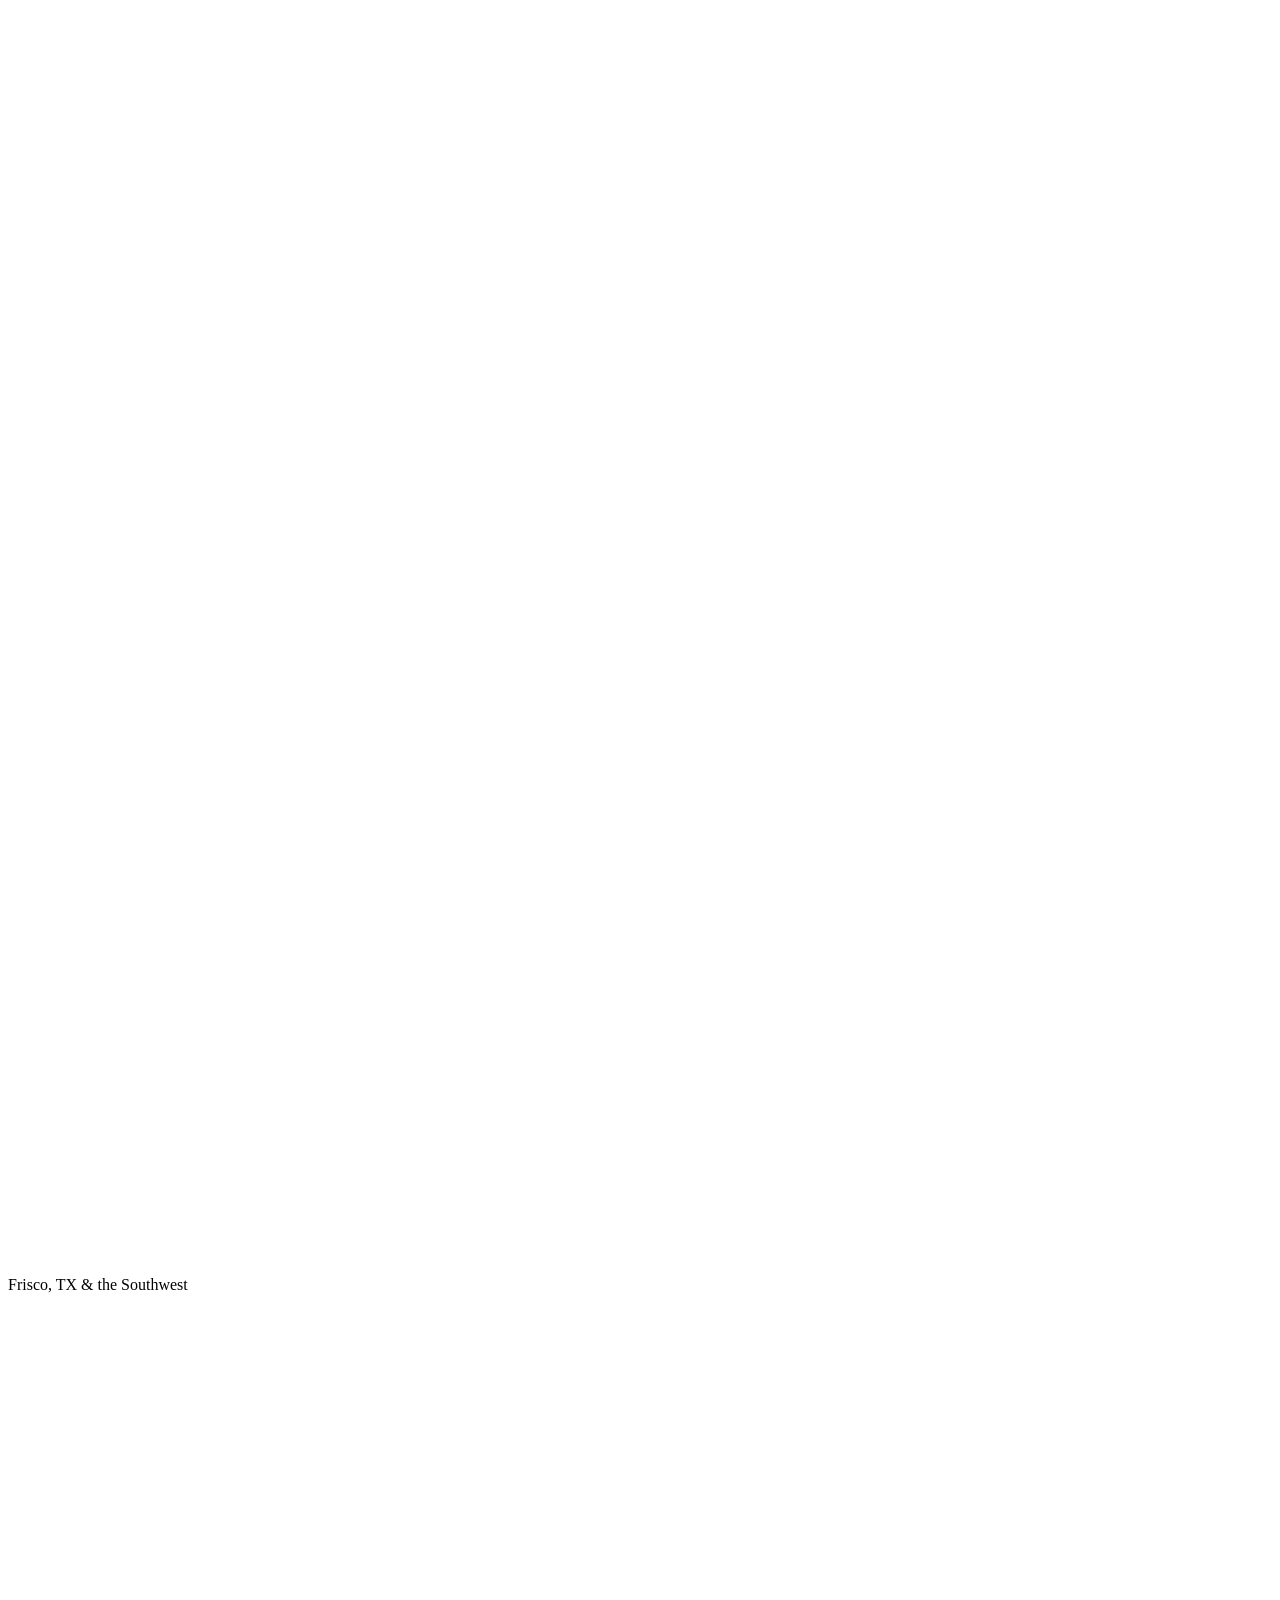
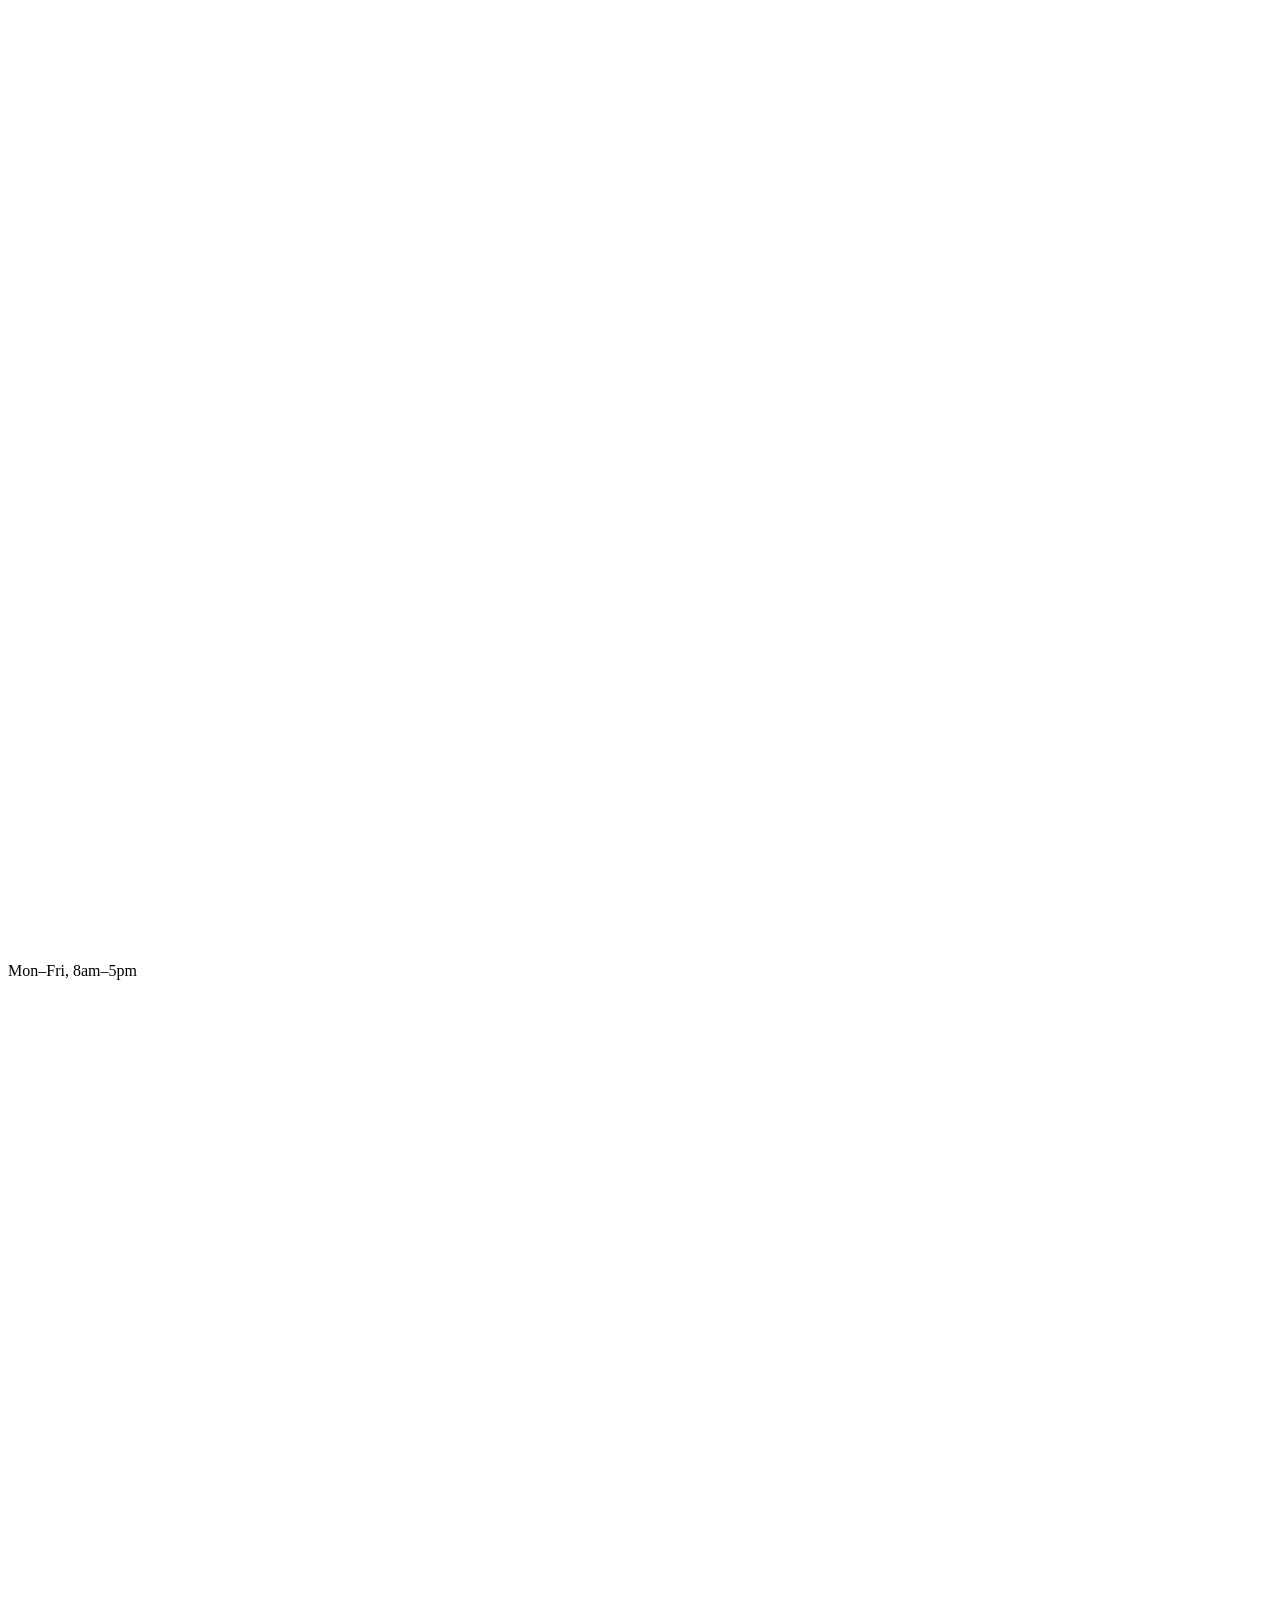
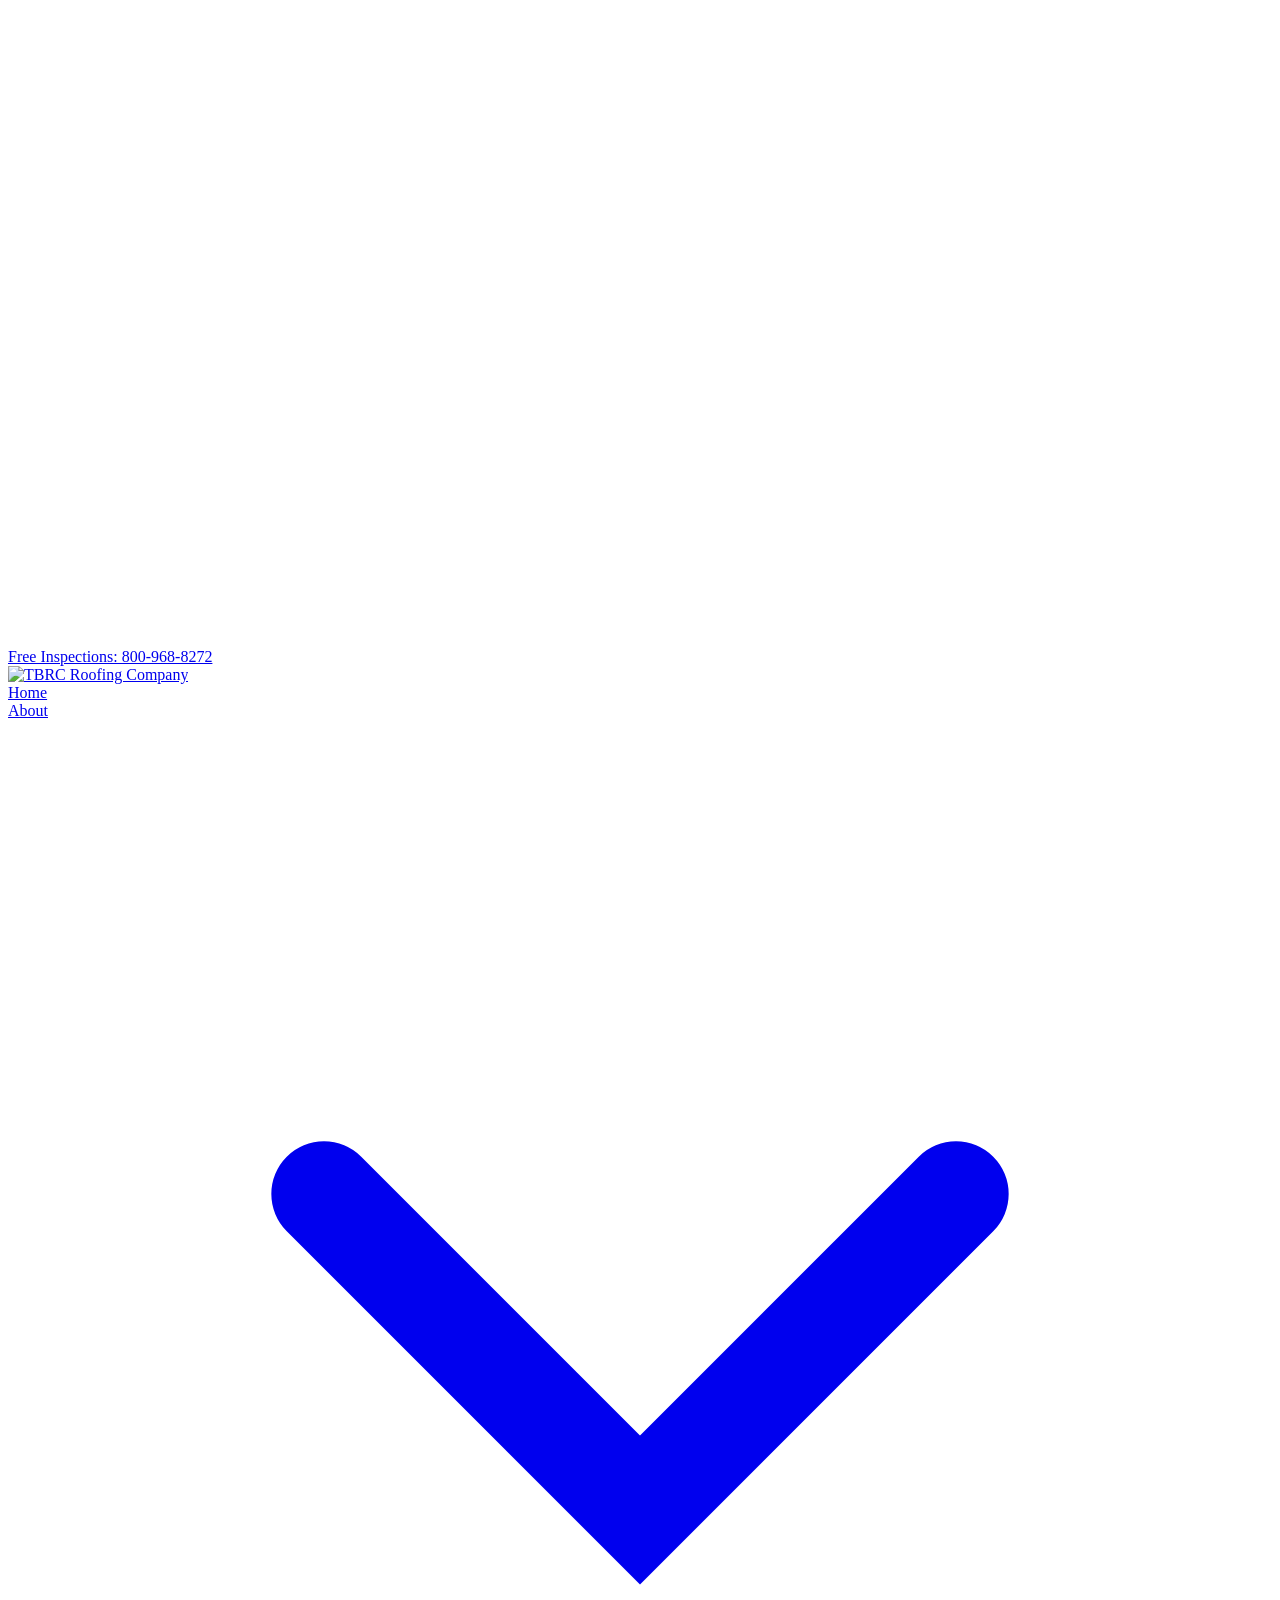
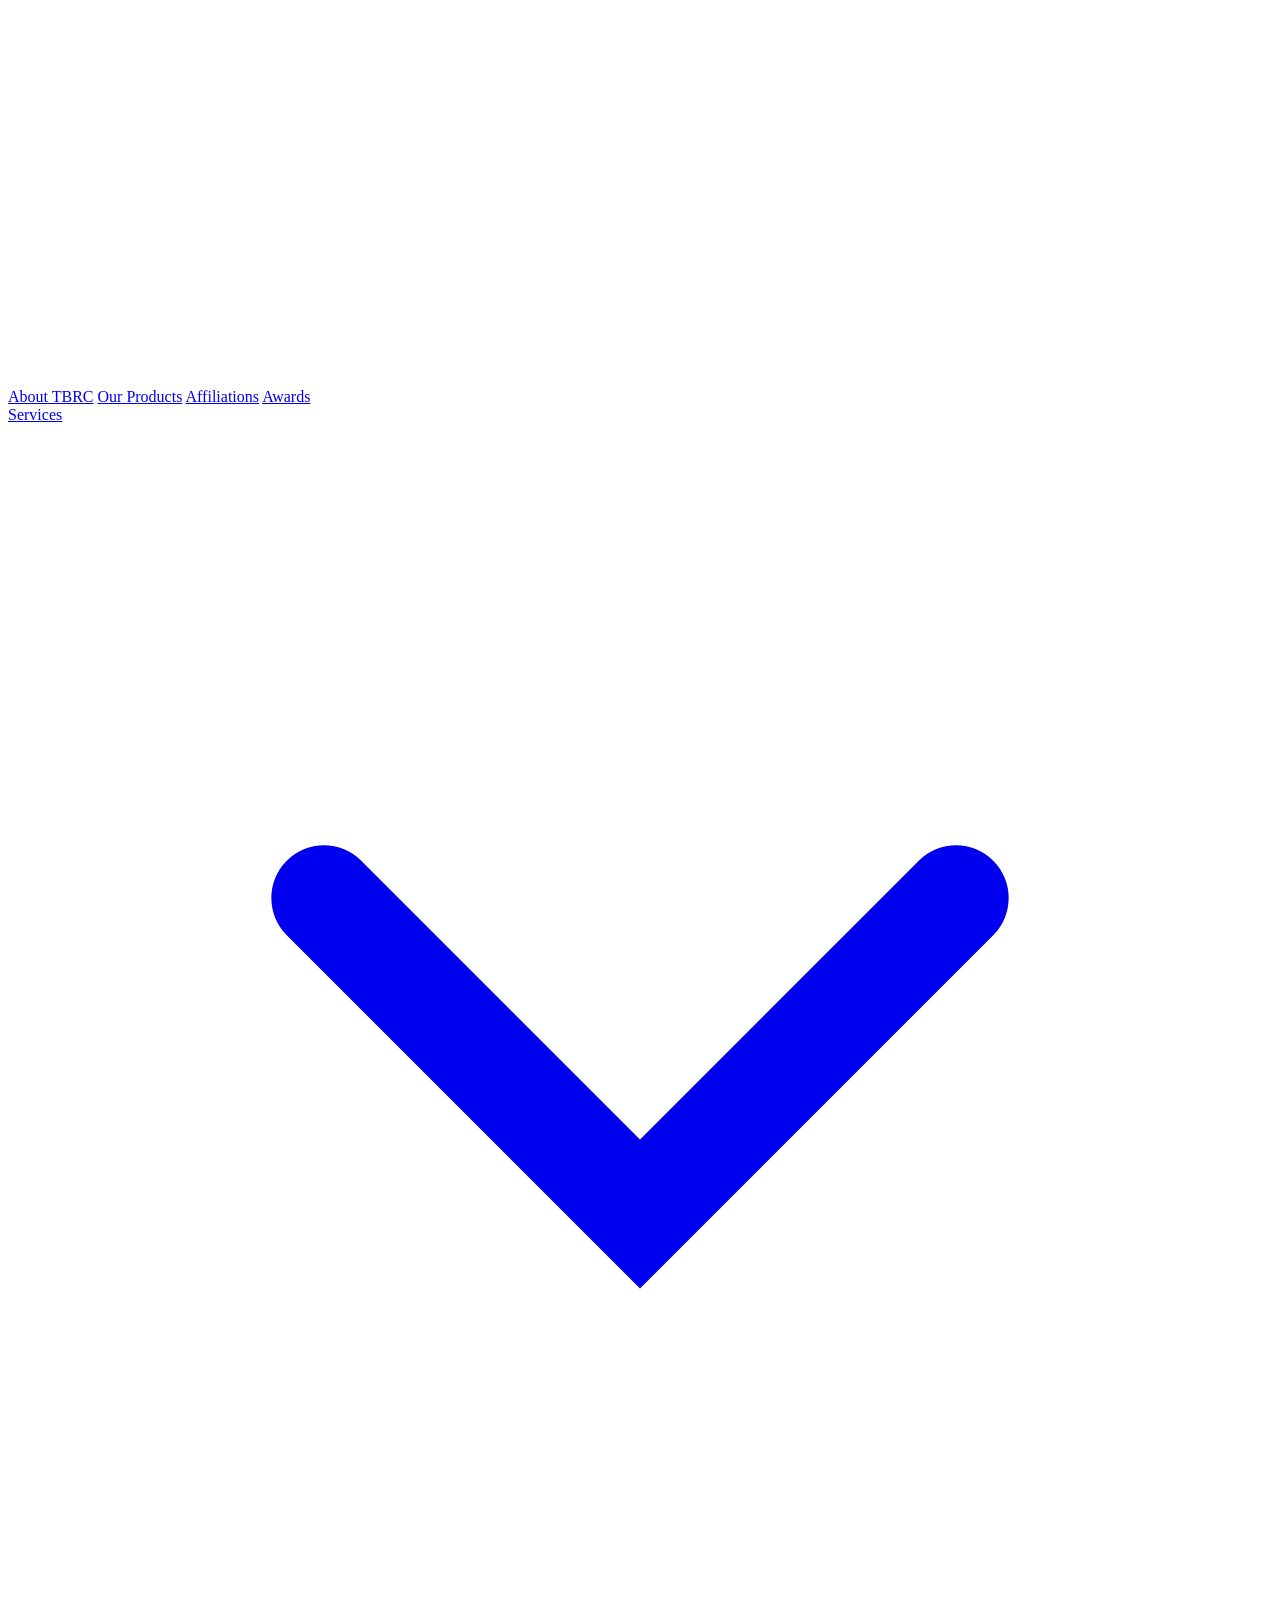
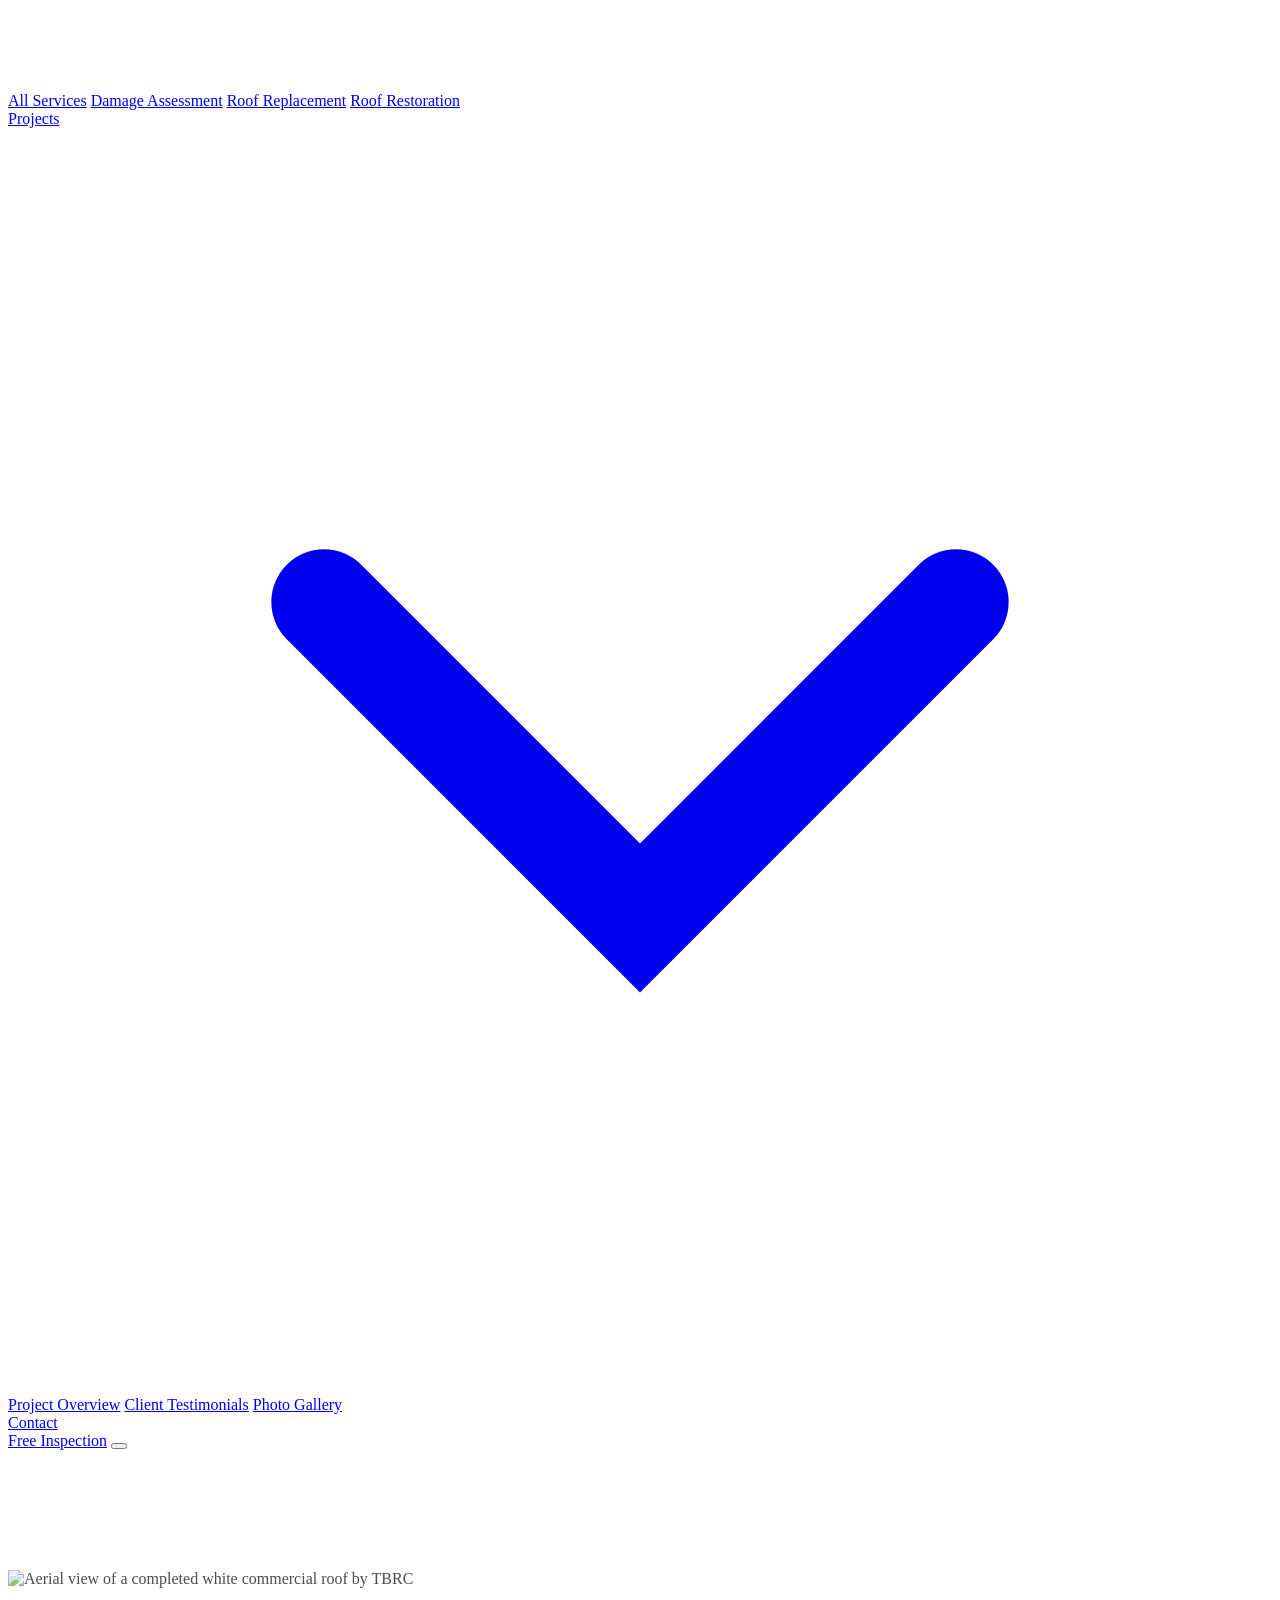
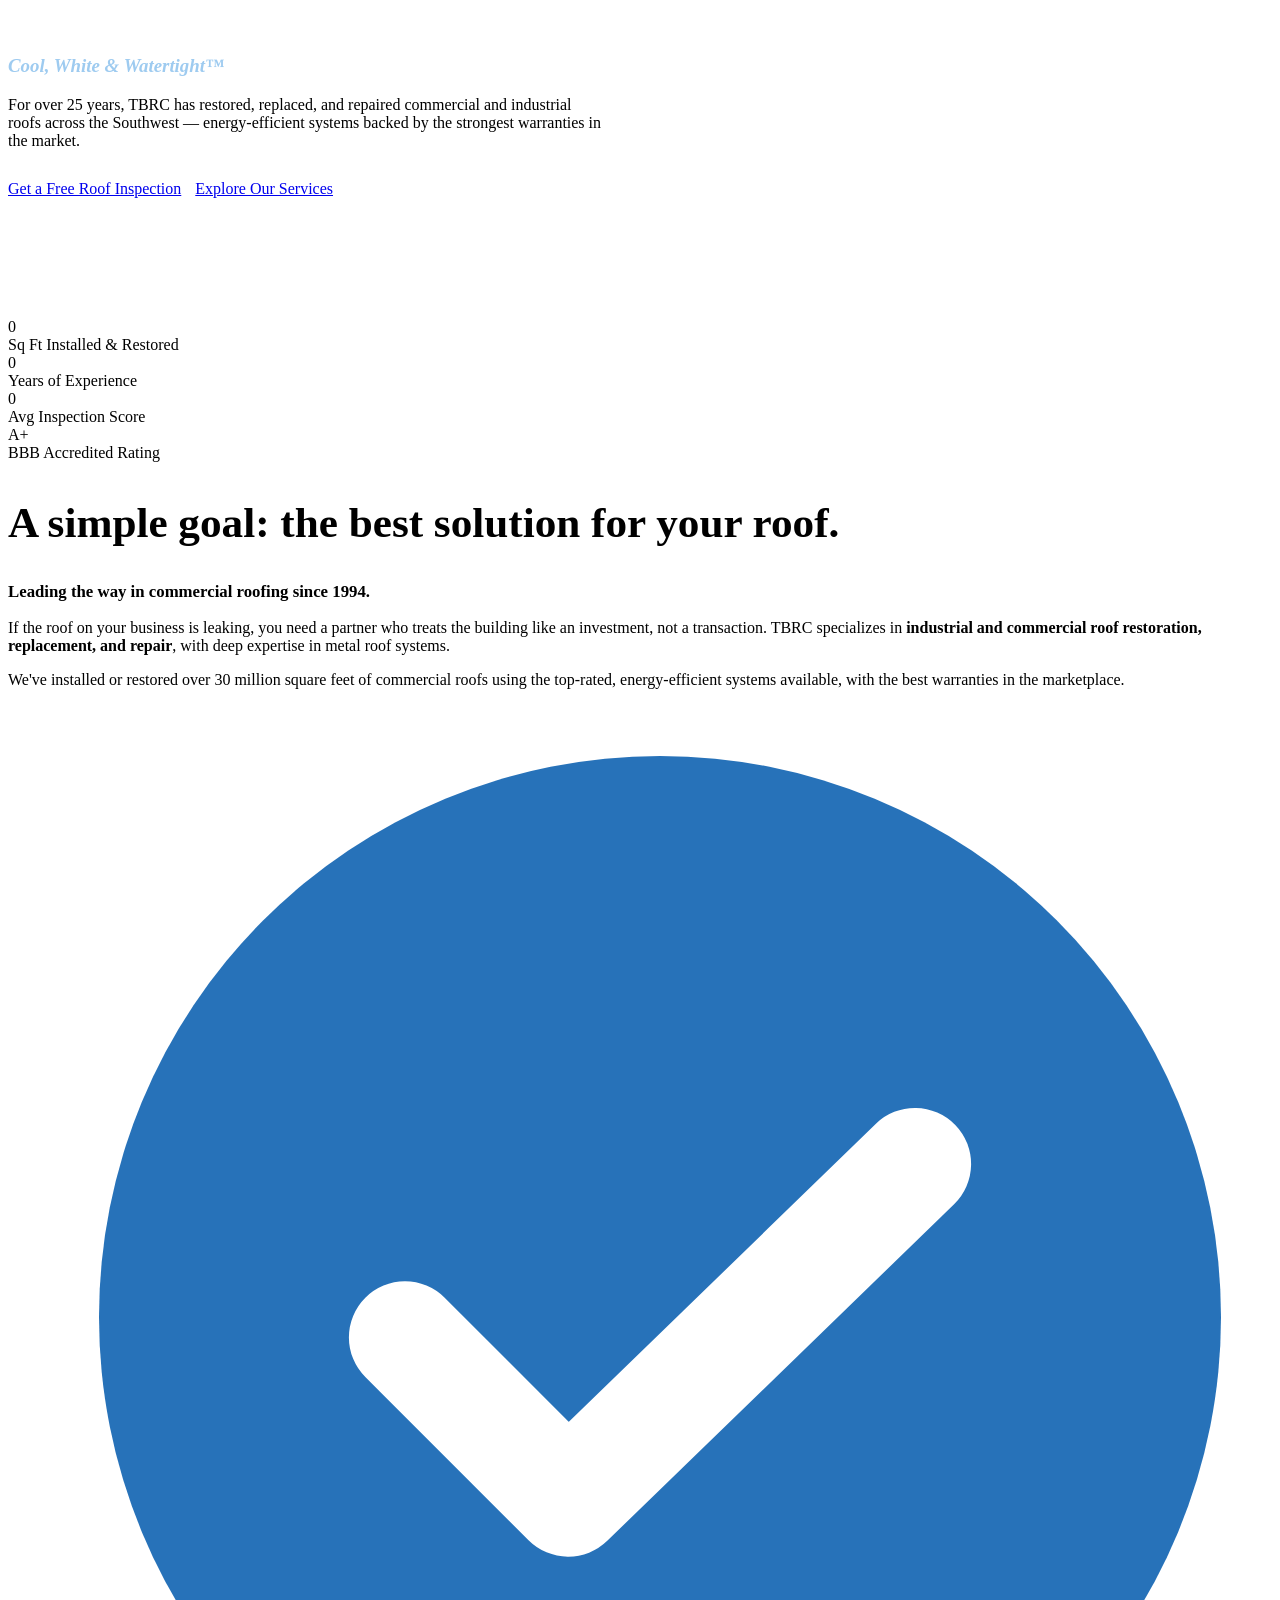
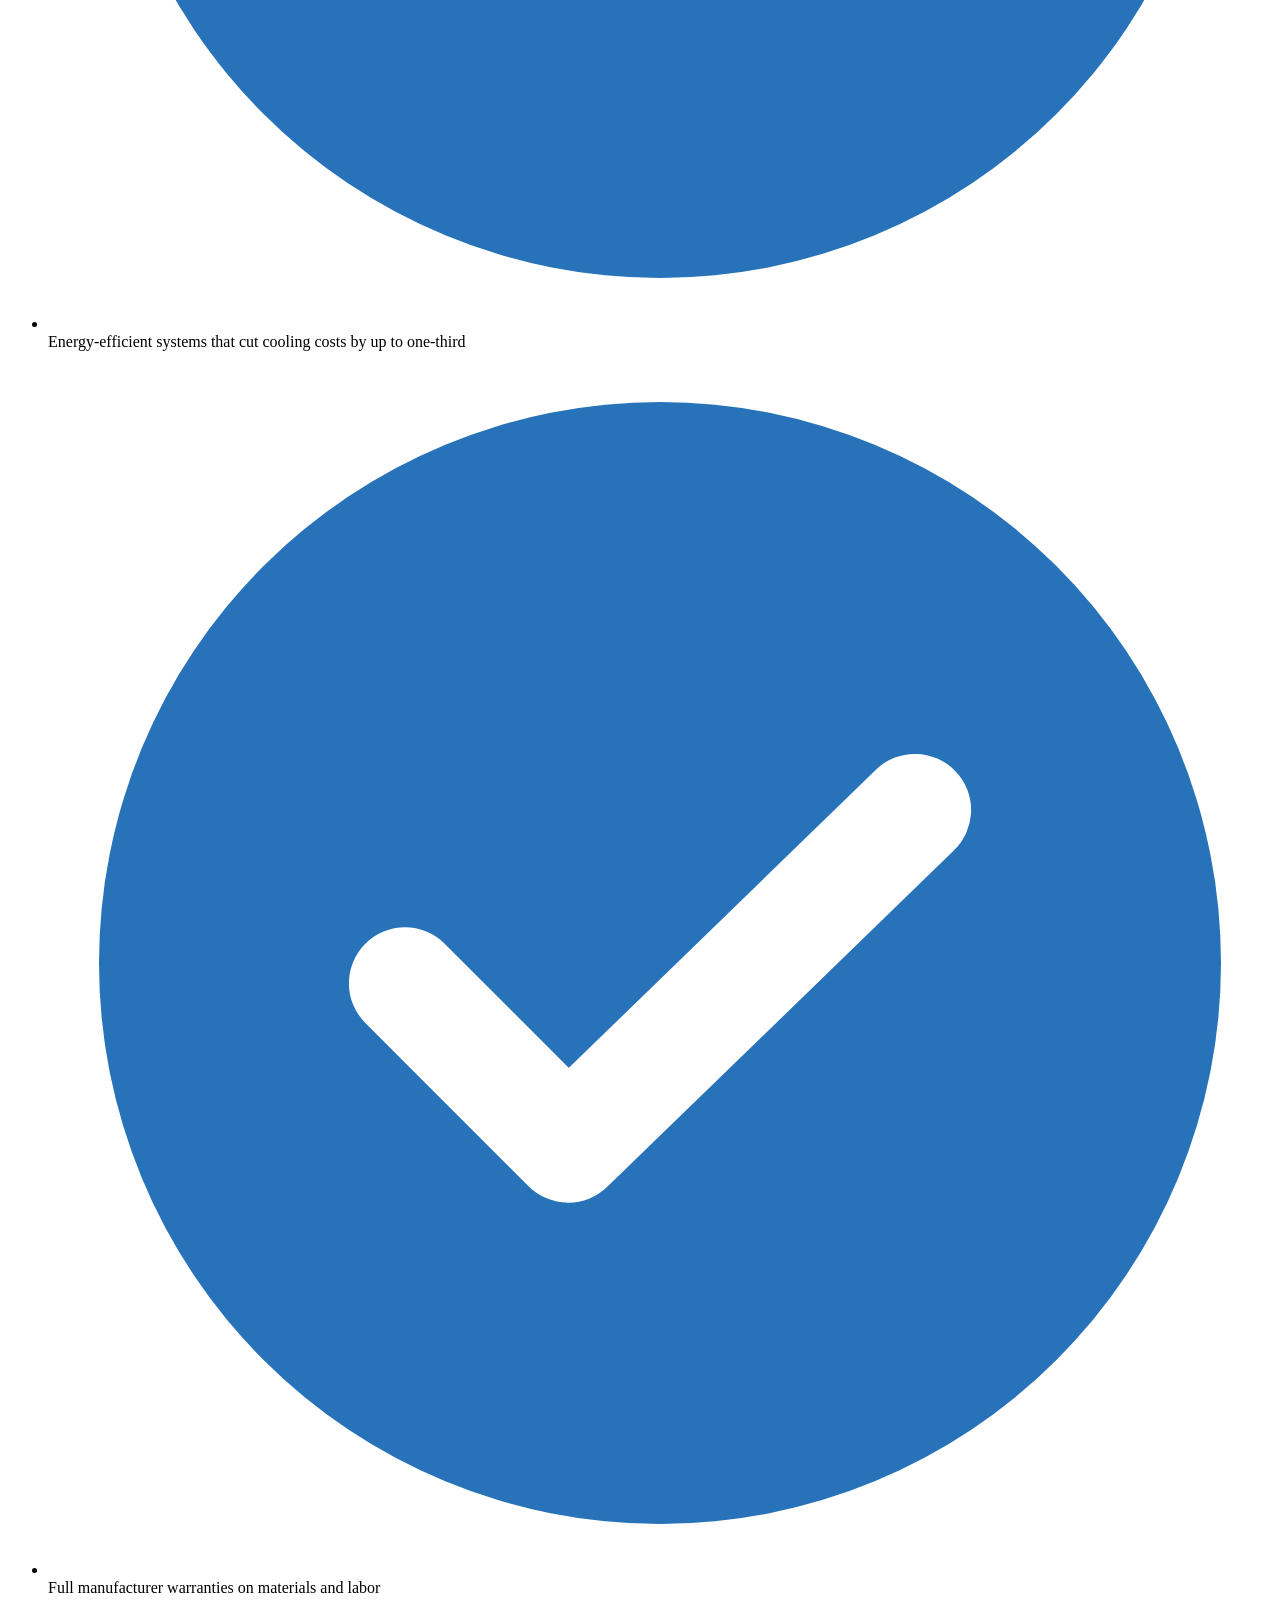
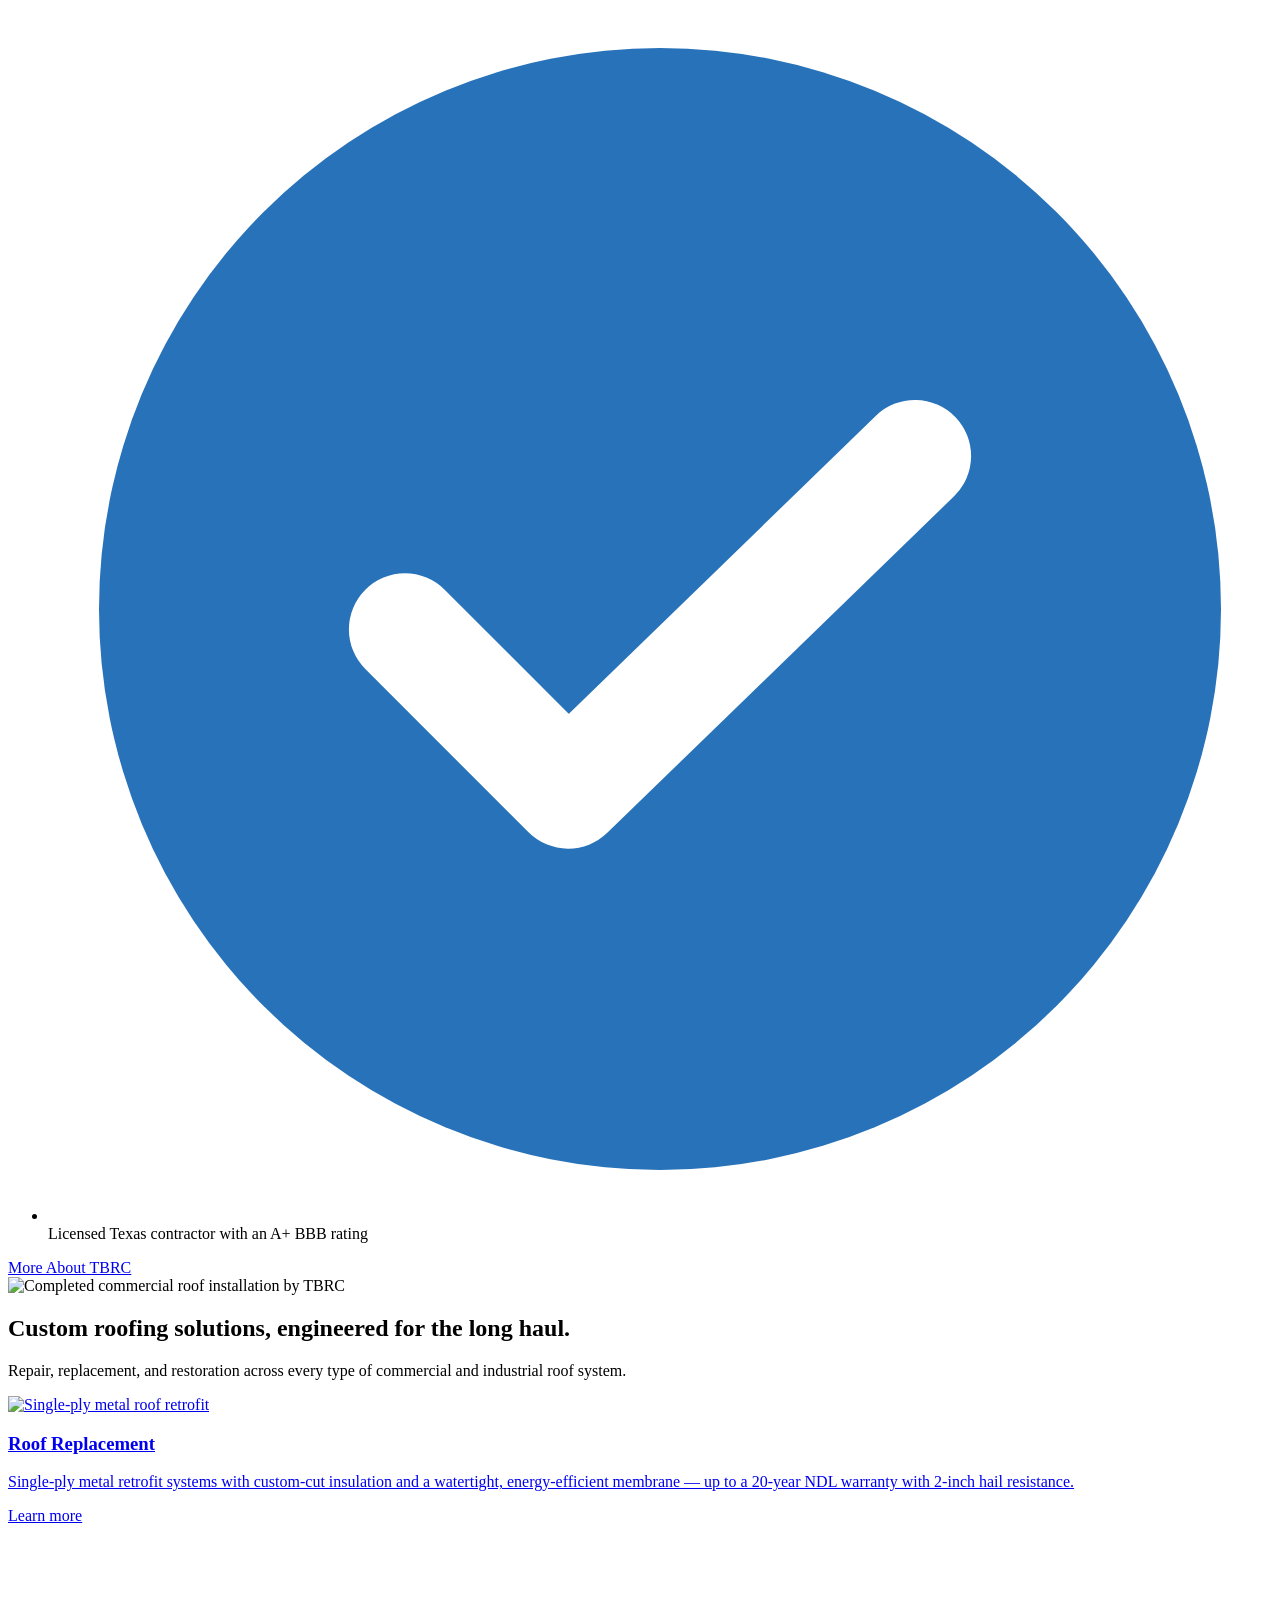
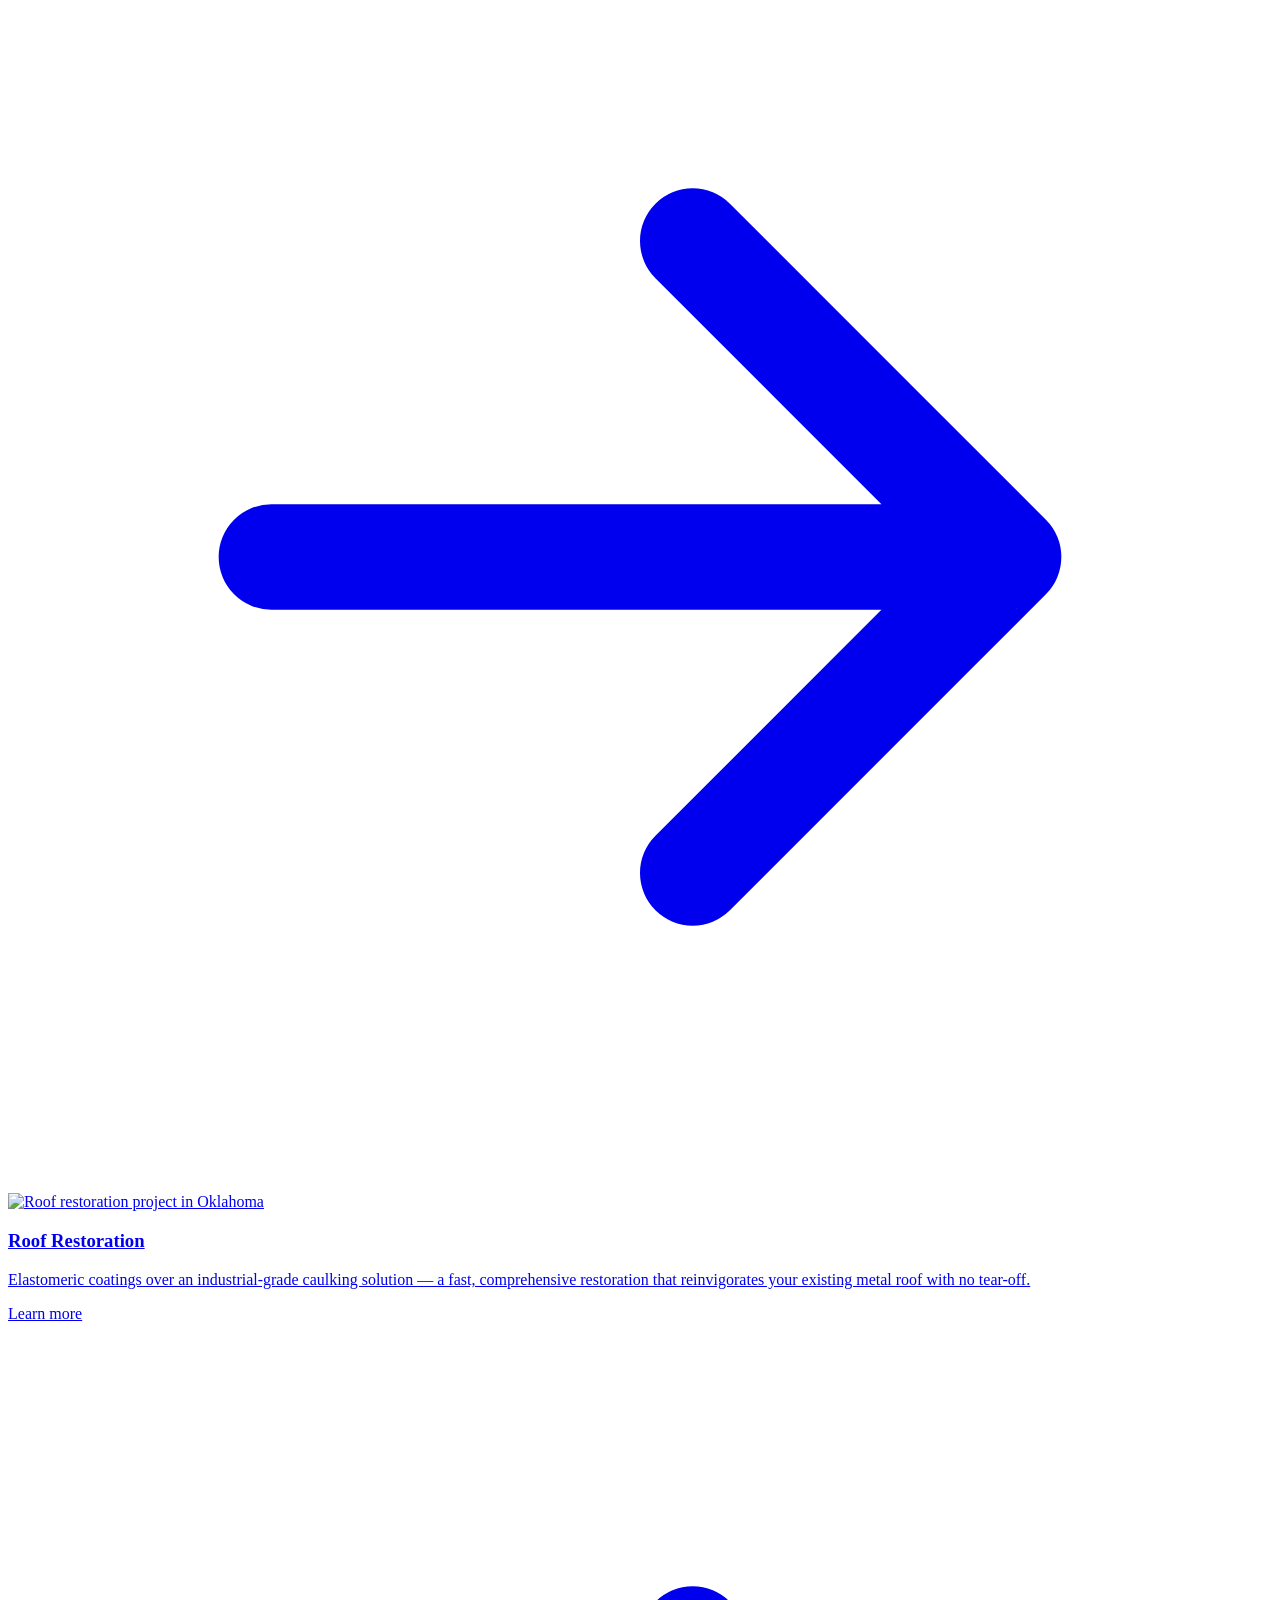
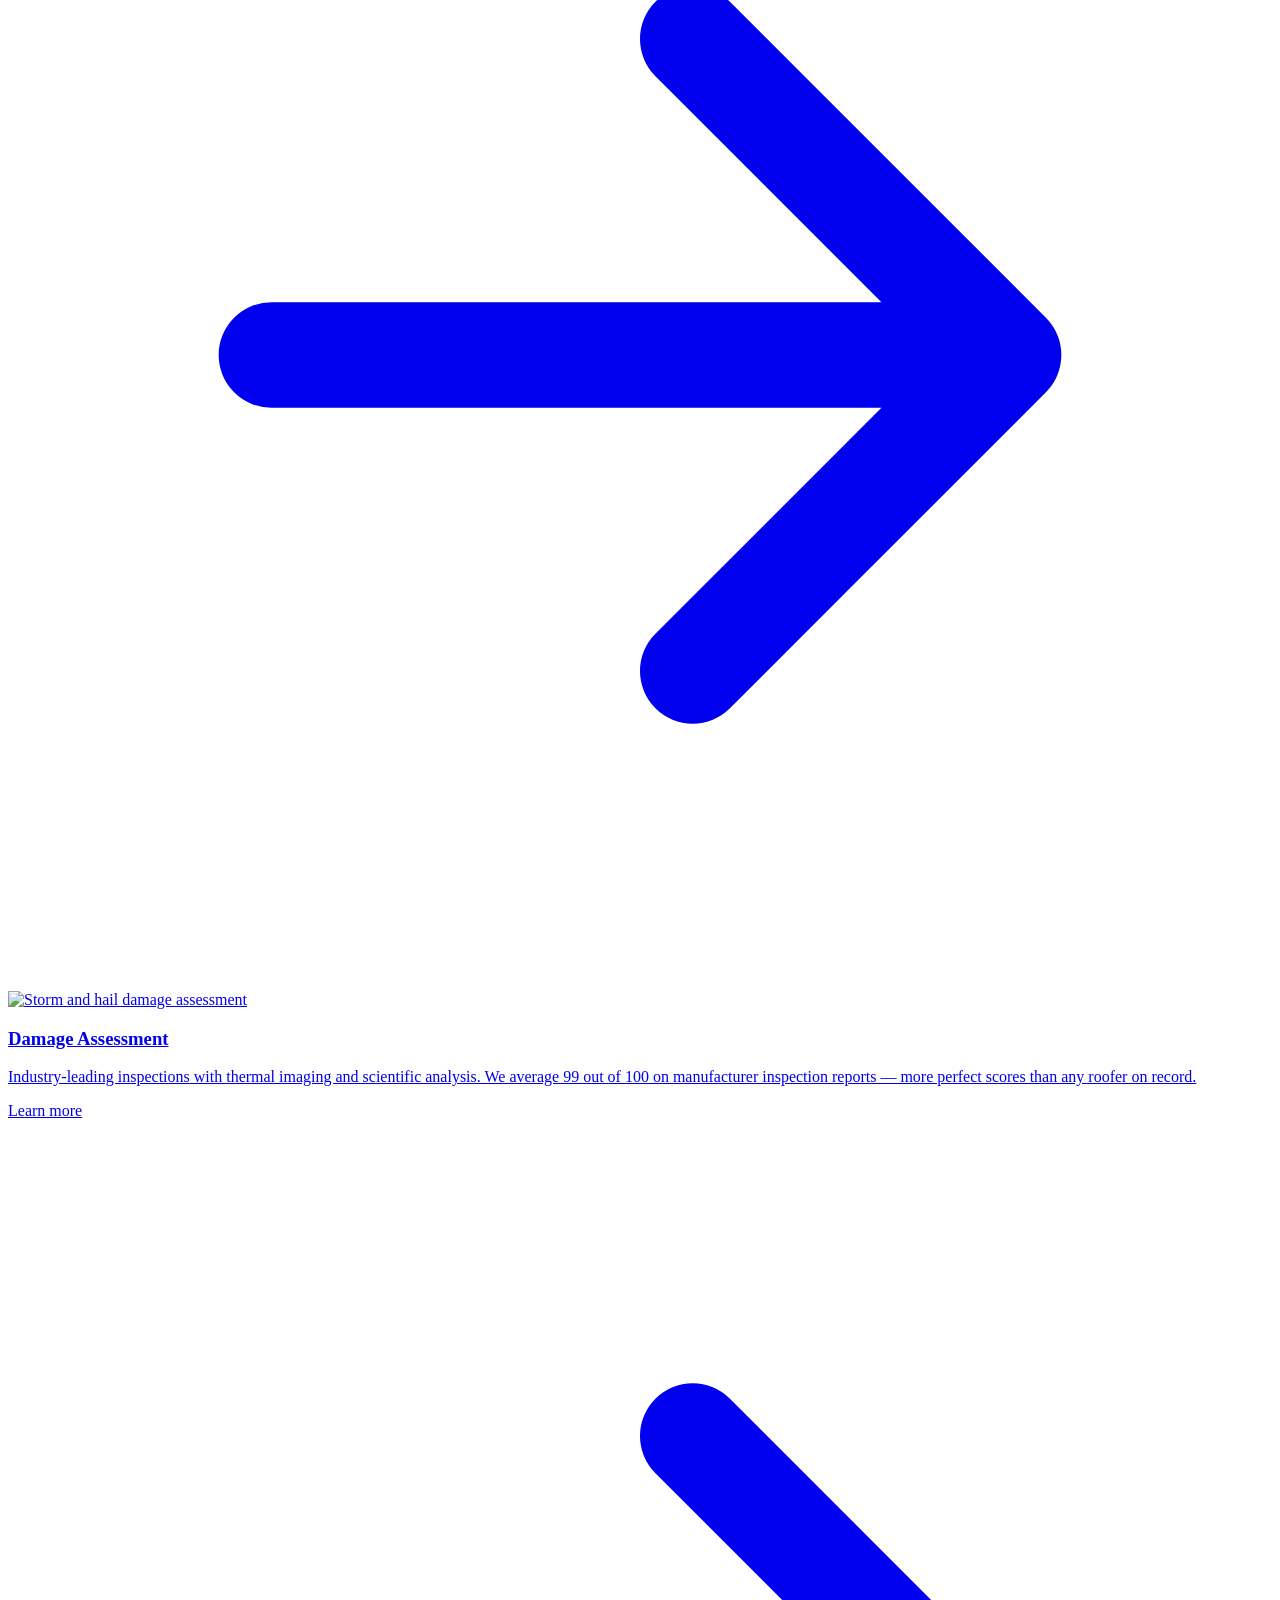
==== index.html @ e750b010 "initial commit" ====
<!DOCTYPE html>
<html lang="en">
<head>
<meta charset="UTF-8">
<meta name="viewport" content="width=device-width, initial-scale=1.0">
<title>TBRC Roofing | Commercial &amp; Industrial Roofing in Texas</title>
<meta name="description" content="With 25+ years of experience, TBRC specializes in commercial and industrial roof restoration, replacement, and repair across the Southwest. Cool, White &amp; Watertight.">
<link rel="preconnect" href="https://fonts.googleapis.com">
<link rel="preconnect" href="https://fonts.gstatic.com" crossorigin>
<link href="https://fonts.googleapis.com/css2?family=Libre+Franklin:wght@400;500;600;700;800&family=Source+Sans+3:wght@400;500;600;700&display=swap" rel="stylesheet">
<link rel="stylesheet" href="css/style.css">
</head>
<body>
<div class="topbar">
  <div class="wrap">
    <div class="tb-left">
      <span class="addr"><svg viewBox="0 0 24 24" fill="none"><path d="M12 21s7-6.3 7-11a7 7 0 1 0-14 0c0 4.7 7 11 7 11Z" stroke="#fff" stroke-width="1.7"/><circle cx="12" cy="10" r="2.4" stroke="#fff" stroke-width="1.7"/></svg> Frisco, TX &amp; the Southwest</span>
      <span class="hours"><svg viewBox="0 0 24 24" fill="none"><circle cx="12" cy="12" r="9" stroke="#fff" stroke-width="1.7"/><path d="M12 7v5l3 2" stroke="#fff" stroke-width="1.7" stroke-linecap="round"/></svg> Mon–Fri, 8am–5pm</span>
    </div>
    <a class="tb-phone" href="tel:8009688272"><svg viewBox="0 0 24 24" fill="none"><path d="M22 16.9v3a2 2 0 0 1-2.2 2 19.8 19.8 0 0 1-8.6-3.1 19.5 19.5 0 0 1-6-6A19.8 19.8 0 0 1 2 4.1 2 2 0 0 1 4.1 2h3a2 2 0 0 1 2 1.7c.1 1 .4 1.9.7 2.8a2 2 0 0 1-.5 2.1L8.1 9.9a16 16 0 0 0 6 6l1.3-1.3a2 2 0 0 1 2.1-.4c.9.3 1.8.6 2.8.7A2 2 0 0 1 22 16.9Z" fill="#fff"/></svg> Free Inspections: 800-968-8272</a>
  </div>
</div>
<header class="site">
  <div class="wrap nav">
    <a class="brand" href="index.html" aria-label="TBRC Roofing Company home">
      <img src="images/logo.png" alt="TBRC Roofing Company">
    </a>
    <nav class="menu" id="menu" aria-label="Main">
      <div class="item"><a href="index.html" class="active">Home</a></div>
      <div class="item">
        <a href="about.html">About <svg class="car" viewBox="0 0 24 24" fill="none"><path d="M6 9l6 6 6-6" stroke="currentColor" stroke-width="2" stroke-linecap="round"/></svg></a>
        <div class="dropdown">
          <a href="about.html">About TBRC</a>
          <a href="products.html">Our Products</a>
          <a href="affiliations.html">Affiliations</a>
          <a href="awards.html">Awards</a>
        </div>
      </div>
      <div class="item">
        <a href="services.html">Services <svg class="car" viewBox="0 0 24 24" fill="none"><path d="M6 9l6 6 6-6" stroke="currentColor" stroke-width="2" stroke-linecap="round"/></svg></a>
        <div class="dropdown">
          <a href="services.html">All Services</a>
          <a href="damage-assessment.html">Damage Assessment</a>
          <a href="roof-replacement.html">Roof Replacement</a>
          <a href="roof-restoration.html">Roof Restoration</a>
        </div>
      </div>
      <div class="item">
        <a href="projects.html">Projects <svg class="car" viewBox="0 0 24 24" fill="none"><path d="M6 9l6 6 6-6" stroke="currentColor" stroke-width="2" stroke-linecap="round"/></svg></a>
        <div class="dropdown">
          <a href="projects.html">Project Overview</a>
          <a href="testimonials.html">Client Testimonials</a>
          <a href="gallery.html">Photo Gallery</a>
        </div>
      </div>
      <div class="item"><a href="contact.html">Contact</a></div>
    </nav>
    <div class="nav-cta">
      <a class="btn btn-blue btn-text" href="free-inspection.html">Free Inspection</a>
      <button class="hamburger" id="burger" aria-label="Toggle menu"><span></span><span></span><span></span></button>
    </div>
  </div>
</header>
<div class="nav-backdrop" id="navBackdrop"></div>

<section class="page-hero" style="padding:120px 0">
  <img class="bgimg" src="images/hero-stacy-after.jpg" alt="Aerial view of a completed white commercial roof by TBRC" style="opacity:.7">
  <div class="wrap" style="position:relative;z-index:2">
    <h1 style="max-width:820px;color:#fff">Commercial &amp; industrial roofing built to last.</h1>
    <p style="max-width:600px;font-size:1.18rem;font-weight:600;color:#9ecbf0;margin-top:14px;font-style:italic">Cool, White &amp; Watertight&trade;</p>
    <p style="max-width:600px;margin-top:14px">For over 25 years, TBRC has restored, replaced, and repaired commercial and industrial roofs across the Southwest &mdash; energy-efficient systems backed by the strongest warranties in the market.</p>
    <div style="display:flex;flex-wrap:wrap;gap:14px;margin-top:30px">
      <a class="btn btn-blue btn-lg" href="free-inspection.html">Get a Free Roof Inspection</a>
      <a class="btn btn-ghost-light btn-lg" href="services.html">Explore Our Services</a>
    </div>
  </div>
</section>

<section class="stats">
  <div class="wrap">
    <div class="grid">
      <div class="stat"><div class="num" data-count="30" data-suffix="M+">0</div><div class="lbl">Sq Ft Installed &amp; Restored</div></div>
      <div class="stat"><div class="num" data-count="25" data-suffix="+">0</div><div class="lbl">Years of Experience</div></div>
      <div class="stat"><div class="num" data-count="99" data-suffix="/100">0</div><div class="lbl">Avg Inspection Score</div></div>
      <div class="stat"><div class="num">A+</div><div class="lbl">BBB Accredited Rating</div></div>
    </div>
  </div>
</section>

<section class="block">
  <div class="wrap lead-row">
    <div class="prose reveal">
      <h2 style="font-size:clamp(1.9rem,4vw,2.7rem);font-weight:800">A simple goal: the best solution for your roof.</h2>
      <p style="color:var(--blue);font-weight:600;font-size:1.05rem;margin-top:8px">Leading the way in commercial roofing since 1994.</p>
      <p>If the roof on your business is leaking, you need a partner who treats the building like an investment, not a transaction. TBRC specializes in <strong>industrial and commercial roof restoration, replacement, and repair</strong>, with deep expertise in metal roof systems.</p>
      <p>We've installed or restored over 30 million square feet of commercial roofs using the top-rated, energy-efficient systems available, with the best warranties in the marketplace.</p>
      <ul class="checks">
        <li><svg viewBox="0 0 24 24" fill="none"><circle cx="12" cy="12" r="11" fill="#2772B9"/><path d="M7 12.4l3.2 3.2L17 9" stroke="#fff" stroke-width="2.2" stroke-linecap="round" stroke-linejoin="round"/></svg> Energy-efficient systems that cut cooling costs by up to one-third</li>
        <li><svg viewBox="0 0 24 24" fill="none"><circle cx="12" cy="12" r="11" fill="#2772B9"/><path d="M7 12.4l3.2 3.2L17 9" stroke="#fff" stroke-width="2.2" stroke-linecap="round" stroke-linejoin="round"/></svg> Full manufacturer warranties on materials and labor</li>
        <li><svg viewBox="0 0 24 24" fill="none"><circle cx="12" cy="12" r="11" fill="#2772B9"/><path d="M7 12.4l3.2 3.2L17 9" stroke="#fff" stroke-width="2.2" stroke-linecap="round" stroke-linejoin="round"/></svg> Licensed Texas contractor with an A+ BBB rating</li>
      </ul>
      <a class="btn btn-dark" style="margin-top:26px" href="about.html">More About TBRC</a>
    </div>
    <div class="imgwrap reveal"><img src="images/completed-roof.jpg" alt="Completed commercial roof installation by TBRC"></div>
  </div>
</section>

<section class="block alt">
  <div class="wrap">
    <div class="sec-head reveal">
      <h2>Custom roofing solutions, engineered for the long haul.</h2>
      <p>Repair, replacement, and restoration across every type of commercial and industrial roof system.</p>
    </div>
    <div class="cards">
      <a class="card reveal" href="roof-replacement.html">
        <div class="ph"><img src="images/single-ply-retrofit.jpg" alt="Single-ply metal roof retrofit"></div>
        <div class="body"><h3>Roof Replacement</h3><p>Single-ply metal retrofit systems with custom-cut insulation and a watertight, energy-efficient membrane &mdash; up to a 20-year NDL warranty with 2-inch hail resistance.</p><span class="more">Learn more <svg viewBox="0 0 24 24" fill="none"><path d="M5 12h14M13 6l6 6-6 6" stroke="currentColor" stroke-width="2" stroke-linecap="round" stroke-linejoin="round"/></svg></span></div>
      </a>
      <a class="card reveal" href="roof-restoration.html">
        <div class="ph"><img src="images/restoration-ok.jpg" alt="Roof restoration project in Oklahoma"></div>
        <div class="body"><h3>Roof Restoration</h3><p>Elastomeric coatings over an industrial-grade caulking solution &mdash; a fast, comprehensive restoration that reinvigorates your existing metal roof with no tear-off.</p><span class="more">Learn more <svg viewBox="0 0 24 24" fill="none"><path d="M5 12h14M13 6l6 6-6 6" stroke="currentColor" stroke-width="2" stroke-linecap="round" stroke-linejoin="round"/></svg></span></div>
      </a>
      <a class="card reveal" href="damage-assessment.html">
        <div class="ph"><img src="images/damage-before.jpg" alt="Storm and hail damage assessment"></div>
        <div class="body"><h3>Damage Assessment</h3><p>Industry-leading inspections with thermal imaging and scientific analysis. We average 99 out of 100 on manufacturer inspection reports &mdash; more perfect scores than any roofer on record.</p><span class="more">Learn more <svg viewBox="0 0 24 24" fill="none"><path d="M5 12h14M13 6l6 6-6 6" stroke="currentColor" stroke-width="2" stroke-linecap="round" stroke-linejoin="round"/></svg></span></div>
      </a>
    </div>
    <div style="text-align:center;margin-top:40px"><a class="btn btn-outline btn-lg" href="services.html">View All Services</a></div>
  </div>
</section>

<section class="block">
  <div class="wrap">
    <div class="sec-head center reveal">
      <h2>No corner left unturned.</h2>
      <p style="margin-left:auto;margin-right:auto">A straightforward path from first call to a finished roof you don't have to think about.</p>
    </div>
    <div class="steps">
      <div class="step reveal"><div class="n">1</div><h3>Free Inspection</h3><p>We assess your roof with thermal imaging and a thorough scientific analysis, at no cost to you.</p></div>
      <div class="step reveal"><div class="n">2</div><h3>Tailored Solution</h3><p>We recommend the right system for your building, budget, and the warranty coverage you need.</p></div>
      <div class="step reveal"><div class="n">3</div><h3>Clean Install</h3><p>Quiet, quick installation by an Elite-status contractor, with no disruption to your operations.</p></div>
      <div class="step reveal"><div class="n">4</div><h3>Backed Warranty</h3><p>Full manufacturer support on labor and materials, with NDL coverage ranging from 10 to 20 years.</p></div>
    </div>
  </div>
</section>

<section class="block alt">
  <div class="wrap">
    <div class="sec-head center reveal">
      <h2>Trusted by building owners across the Southwest.</h2>
    </div>
    <div class="quotes">
      <div class="quote reveal"><p>Everything &mdash; and I mean everything &mdash; TBRC told us they could do, they did. They replaced both our roofs with a 20-year warranty that includes a 2&Prime; hail warranty. If you want a high-integrity, professional roofing company, I highly recommend TBRC.</p><div class="who">Stacy Furniture</div></div>
      <div class="quote reveal"><p>The single-ply system not only solved our leak problems, it lowered our cooling bills. Temperatures were over 100 degrees for two months straight, yet our electric bills were considerably less than the last three years. 5 stars.</p><div class="who">Ameristor Self Storage</div></div>
    </div>
    <div style="text-align:center;margin-top:38px"><a class="btn btn-outline" href="testimonials.html">Read More Testimonials</a></div>
  </div>
</section>

<section class="block">
  <div class="wrap">
    <div class="sec-head center reveal">
      <h2>Elite status with the manufacturers that matter.</h2>
    </div>
    <div class="logos reveal">
      <div class="lg"><img src="images/manufacturers/durolast.png" alt="Duro-Last"></div>
      <div class="lg"><img src="images/manufacturers/carlisle.png" alt="Carlisle SynTec"></div>
      <div class="lg"><img src="images/manufacturers/versico.png" alt="Versico Roofing Systems"></div>
      <div class="lg"><img src="images/manufacturers/ersystems.png" alt="ER Systems"></div>
      <div class="lg"><img src="images/manufacturers/838.png" alt="838 Coatings"></div>
      <div class="lg"><img src="images/manufacturers/gaf.png" alt="GAF / ELK"></div>
      <div class="lg"><img src="images/manufacturers/tamko.png" alt="TAMKO Roofing Products"></div>
      <div class="lg"><img src="images/manufacturers/ntrca.jpg" alt="North Texas Roofing Contractors Association member"></div>
    </div>
  </div>
</section>

<section class="cta-band">
  <div class="wrap">
    <h2>Protect your investment. Start with a free inspection.</h2>
    <p>See how TBRC can improve your roof system, lower your utility bills, and extend the life of your building.</p>
    <div class="row">
      <a class="btn btn-white btn-lg" href="tel:8009688272">Call 800-968-8272</a>
      <a class="btn btn-ghost-light btn-lg" href="free-inspection.html">Request an Inspection</a>
    </div>
  </div>
</section>
<footer class="site">
  <div class="wrap">
    <div class="foot-grid">
      <div class="foot-brand">
        <img src="images/logo.png" alt="TBRC Roofing Company">
        <p>Industrial and commercial roof restoration, replacement, and repair across Texas, Oklahoma, and the Southwest since 1994.</p>
        <p class="foot-tag">Cool, White &amp; Watertight&trade;</p>
      </div>
      <div>
        <h4>Services</h4>
        <a href="roof-replacement.html">Roof Replacement</a>
        <a href="roof-restoration.html">Roof Restoration</a>
        <a href="damage-assessment.html">Damage Assessment</a>
        <a href="services.html">Energy-Efficient Coating</a>
        <a href="services.html">Repairs &amp; Weatherproofing</a>
      </div>
      <div>
        <h4>Company</h4>
        <a href="about.html">About Us</a>
        <a href="products.html">Our Products</a>
        <a href="affiliations.html">Affiliations</a>
        <a href="awards.html">Awards</a>
        <a href="testimonials.html">Testimonials</a>
        <a href="gallery.html">Photo Gallery</a>
      </div>
      <div class="foot-contact">
        <h4>Contact</h4>
        <div class="ln"><svg viewBox="0 0 24 24" fill="none"><path d="M22 16.9v3a2 2 0 0 1-2.2 2 19.8 19.8 0 0 1-8.6-3.1 19.5 19.5 0 0 1-6-6A19.8 19.8 0 0 1 2 4.1 2 2 0 0 1 4.1 2h3a2 2 0 0 1 2 1.7c.1 1 .4 1.9.7 2.8a2 2 0 0 1-.5 2.1L8.1 9.9a16 16 0 0 0 6 6l1.3-1.3a2 2 0 0 1 2.1-.4c.9.3 1.8.6 2.8.7A2 2 0 0 1 22 16.9Z" stroke="#fff" stroke-width="1.6"/></svg><a href="tel:8009688272">800-968-8272</a></div>
        <div class="ln"><svg viewBox="0 0 24 24" fill="none"><path d="M22 16.9v3a2 2 0 0 1-2.2 2 19.8 19.8 0 0 1-8.6-3.1 19.5 19.5 0 0 1-6-6A19.8 19.8 0 0 1 2 4.1 2 2 0 0 1 4.1 2h3a2 2 0 0 1 2 1.7c.1 1 .4 1.9.7 2.8a2 2 0 0 1-.5 2.1L8.1 9.9a16 16 0 0 0 6 6l1.3-1.3a2 2 0 0 1 2.1-.4c.9.3 1.8.6 2.8.7A2 2 0 0 1 22 16.9Z" stroke="#fff" stroke-width="1.6"/></svg><a href="tel:9728628272">972-862-8272</a></div>
        <div class="ln"><svg viewBox="0 0 24 24" fill="none"><path d="M4 6h16v12H4z" stroke="#fff" stroke-width="1.6"/><path d="m4 7 8 6 8-6" stroke="#fff" stroke-width="1.6"/></svg><a href="mailto:info@tbrcroofing.com">info@tbrcroofing.com</a></div>
        <div class="ln"><svg viewBox="0 0 24 24" fill="none"><path d="M12 21s7-6.3 7-11a7 7 0 1 0-14 0c0 4.7 7 11 7 11Z" stroke="#fff" stroke-width="1.6"/><circle cx="12" cy="10" r="2.4" stroke="#fff" stroke-width="1.6"/></svg><span>5899 Preston Road, Suite 101<br>Frisco, TX 75034</span></div>
      </div>
    </div>
    <div class="foot-bottom">
      <span>&copy; 2026 TBRC Roofing Inc. All rights reserved.</span>
      <span>Licensed Texas Contractor &middot; BBB A+ Accredited</span>
    </div>
  </div>
</footer>
<script src="js/main.js"></script>
</body>
</html>
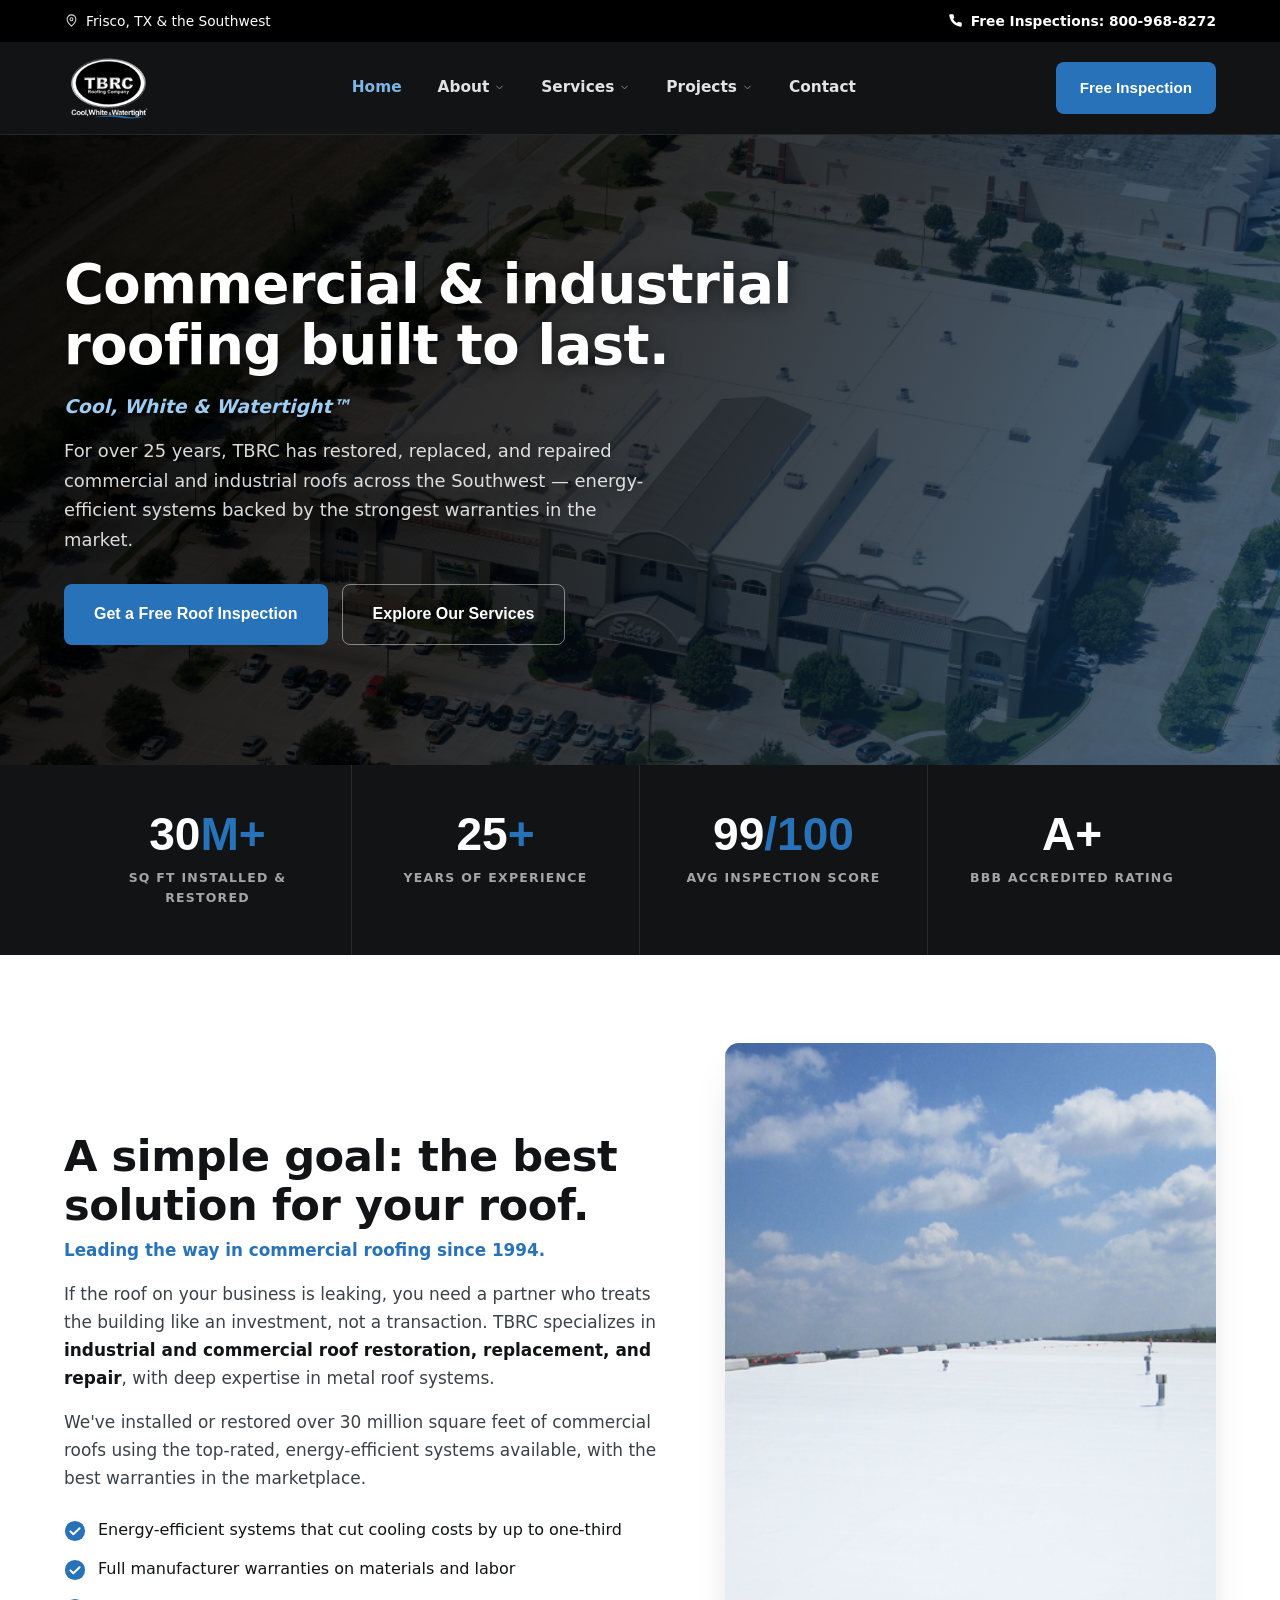
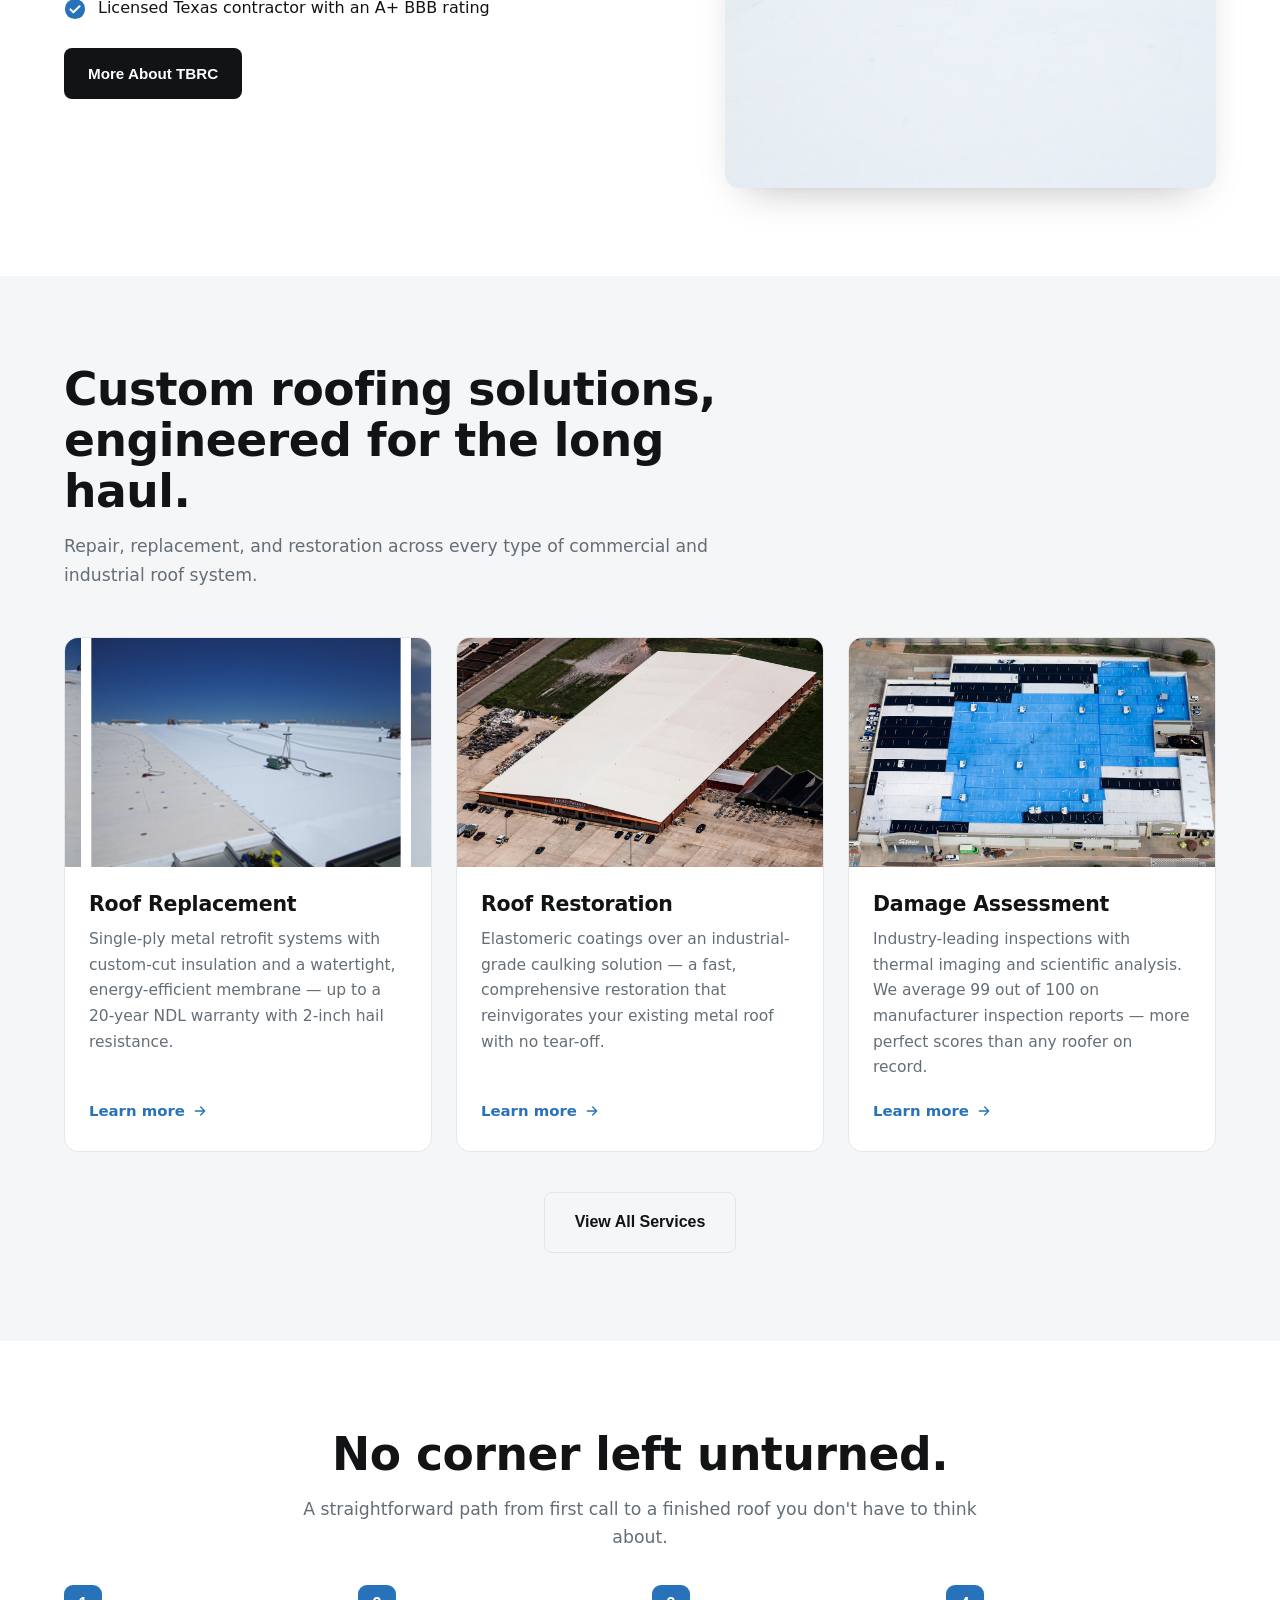
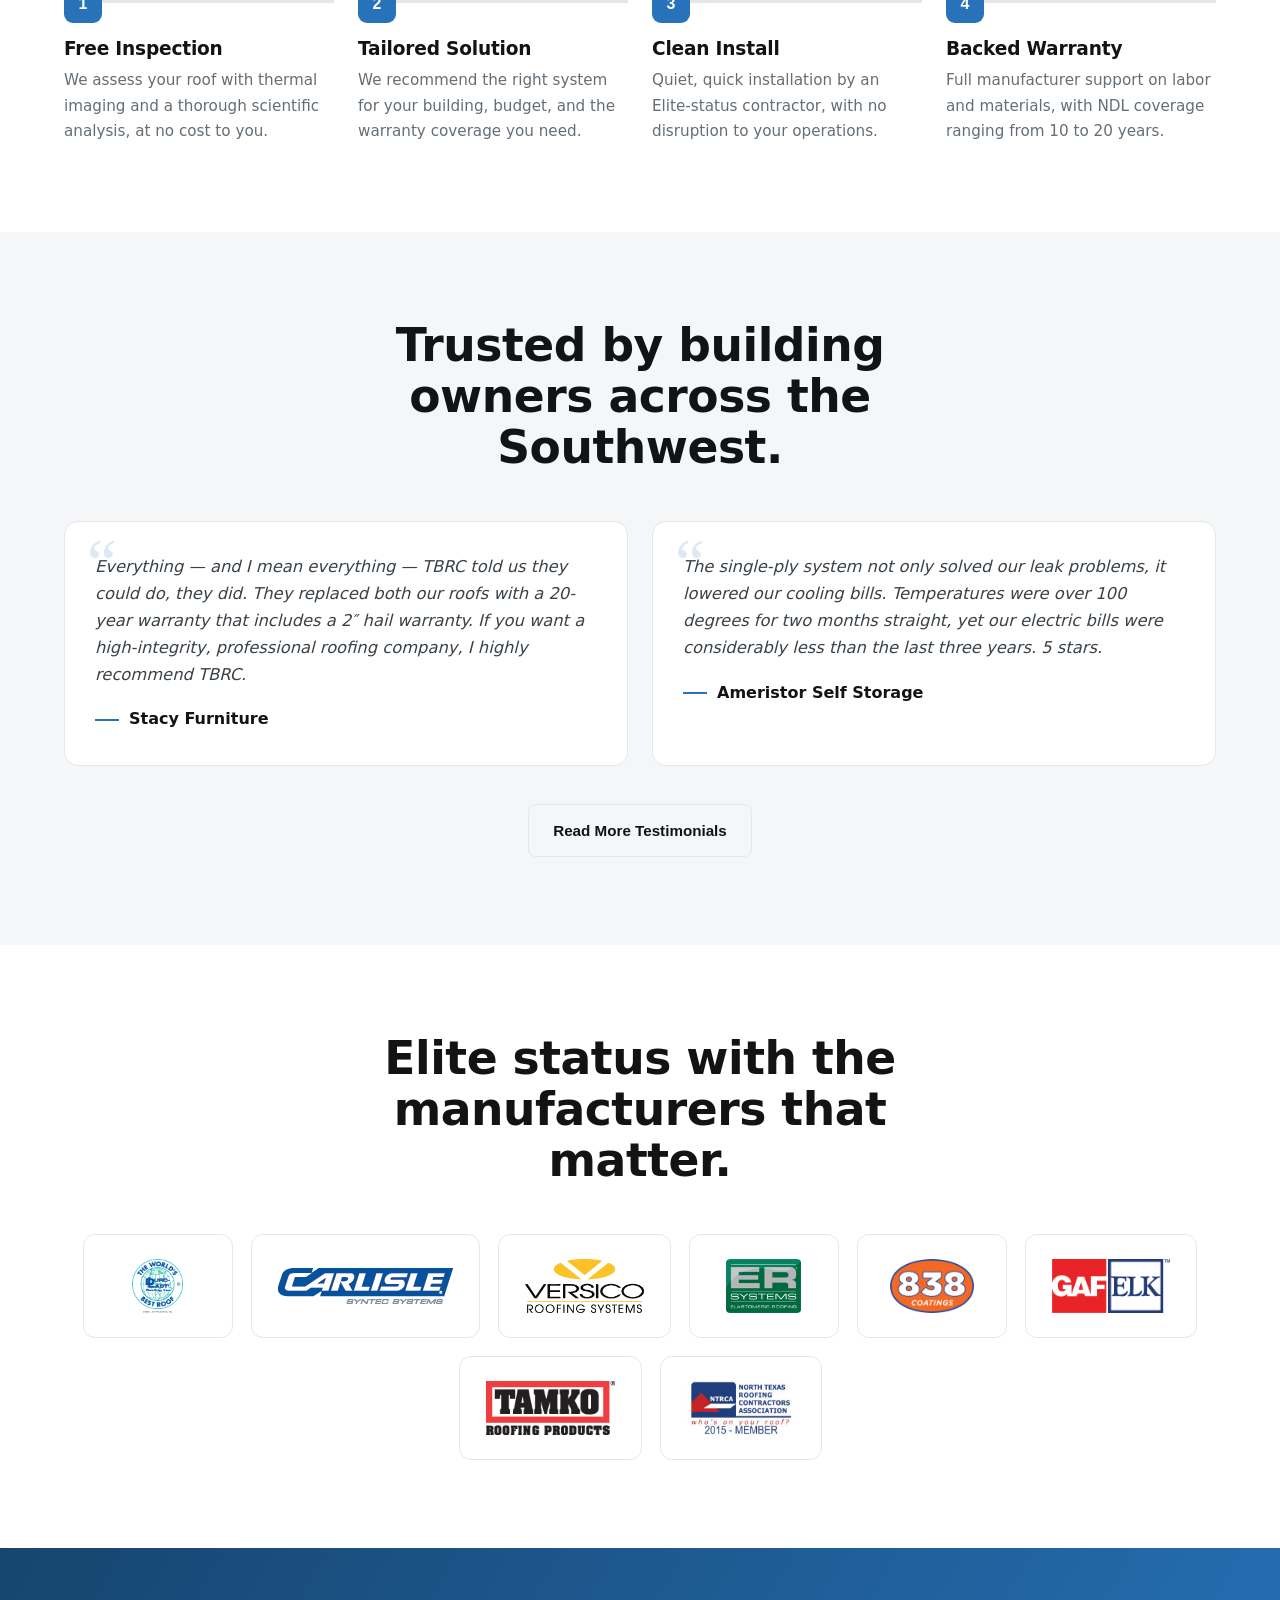
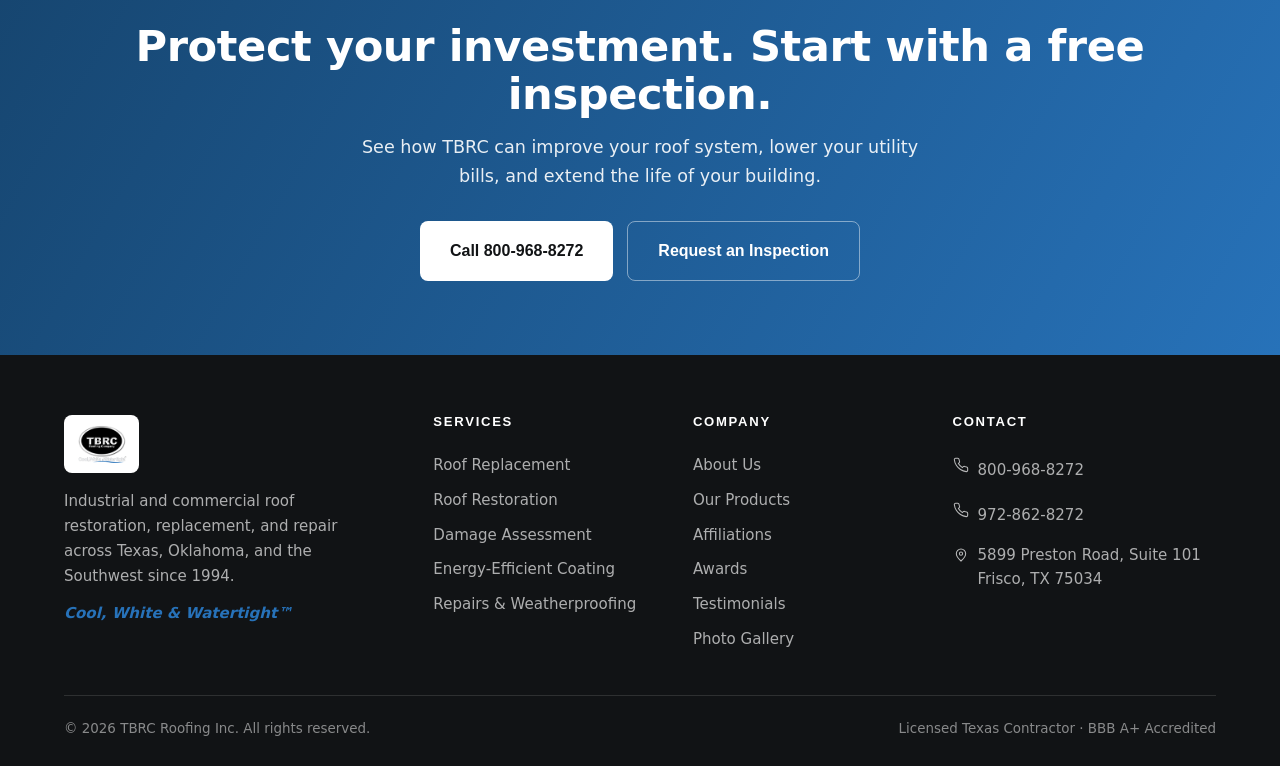
==== commit 78e01032: "re-commit mob fix" ====
--- a/index.html
+++ b/index.html
@@ -9,13 +9,83 @@
 <link rel="preconnect" href="https://fonts.gstatic.com" crossorigin>
 <link href="https://fonts.googleapis.com/css2?family=Libre+Franklin:wght@400;500;600;700;800&family=Source+Sans+3:wght@400;500;600;700&display=swap" rel="stylesheet">
 <link rel="stylesheet" href="css/style.css">
+
+<link rel="canonical" href="https://tbrcroofing.com/">
+<meta name="robots" content="index, follow, max-image-preview:large">
+<meta name="author" content="TBRC Roofing Company">
+<meta name="geo.region" content="US-TX">
+<meta name="geo.placename" content="Frisco, Texas">
+<meta property="og:type" content="website">
+<meta property="og:site_name" content="TBRC Roofing Company">
+<meta property="og:title" content="TBRC Roofing | Commercial &amp; Industrial Roofing in Texas">
+<meta property="og:description" content="With 25+ years of experience, TBRC specializes in commercial and industrial roof restoration, replacement, and repair across the Southwest. Cool, White &amp; Watertight.">
+<meta property="og:url" content="https://tbrcroofing.com/">
+<meta property="og:image" content="https://tbrcroofing.com/images/hero-stacy-after.jpg">
+<meta property="og:locale" content="en_US">
+<meta name="twitter:card" content="summary_large_image">
+<meta name="twitter:title" content="TBRC Roofing | Commercial &amp; Industrial Roofing in Texas">
+<meta name="twitter:description" content="With 25+ years of experience, TBRC specializes in commercial and industrial roof restoration, replacement, and repair across the Southwest. Cool, White &amp; Watertight.">
+<meta name="twitter:image" content="https://tbrcroofing.com/images/hero-stacy-after.jpg">
+<link rel="icon" type="image/png" href="/images/logo.png">
+<link rel="apple-touch-icon" href="/images/logo.png">
+<meta name="theme-color" content="#111315">
+<script type="application/ld+json">
+{
+  "@context": "https://schema.org",
+  "@type": "RoofingContractor",
+  "name": "TBRC Roofing Company",
+  "image": "https://tbrcroofing.com/images/hero-stacy-after.jpg",
+  "logo": "https://tbrcroofing.com/images/logo.png",
+  "@id": "https://tbrcroofing.com/#business",
+  "url": "https://tbrcroofing.com/",
+  "telephone": "+1-800-968-8272",
+  "priceRange": "$$",
+  "description": "Commercial and industrial roof restoration, replacement, and repair across Texas, Oklahoma, and the Southwest since 1994. Cool, White & Watertight.",
+  "foundingDate": "1994",
+  "slogan": "Cool, White & Watertight",
+  "address": {
+    "@type": "PostalAddress",
+    "streetAddress": "5899 Preston Road, Suite 101",
+    "addressLocality": "Frisco",
+    "addressRegion": "TX",
+    "postalCode": "75034",
+    "addressCountry": "US"
+  },
+  "geo": {
+    "@type": "GeoCoordinates",
+    "latitude": 33.1196,
+    "longitude": -96.8089
+  },
+  "areaServed": [
+    {"@type": "State", "name": "Texas"},
+    {"@type": "State", "name": "Oklahoma"}
+  ],
+  "openingHoursSpecification": {
+    "@type": "OpeningHoursSpecification",
+    "dayOfWeek": ["Monday","Tuesday","Wednesday","Thursday","Friday"],
+    "opens": "08:00",
+    "closes": "17:00"
+  },
+  "sameAs": ["https://www.facebook.com/tbrcroofingcompany"],
+  "hasOfferCatalog": {
+    "@type": "OfferCatalog",
+    "name": "Commercial Roofing Services",
+    "itemListElement": [
+      {"@type": "Offer", "itemOffered": {"@type": "Service", "name": "Commercial Roof Replacement"}},
+      {"@type": "Offer", "itemOffered": {"@type": "Service", "name": "Roof Restoration"}},
+      {"@type": "Offer", "itemOffered": {"@type": "Service", "name": "Hail & Storm Damage Assessment"}},
+      {"@type": "Offer", "itemOffered": {"@type": "Service", "name": "Energy-Efficient Roof Coating"}},
+      {"@type": "Offer", "itemOffered": {"@type": "Service", "name": "Roof Repairs & Weatherproofing"}}
+    ]
+  }
+}
+</script>
 </head>
 <body>
 <div class="topbar">
   <div class="wrap">
     <div class="tb-left">
       <span class="addr"><svg viewBox="0 0 24 24" fill="none"><path d="M12 21s7-6.3 7-11a7 7 0 1 0-14 0c0 4.7 7 11 7 11Z" stroke="#fff" stroke-width="1.7"/><circle cx="12" cy="10" r="2.4" stroke="#fff" stroke-width="1.7"/></svg> Frisco, TX &amp; the Southwest</span>
-      <span class="hours"><svg viewBox="0 0 24 24" fill="none"><circle cx="12" cy="12" r="9" stroke="#fff" stroke-width="1.7"/><path d="M12 7v5l3 2" stroke="#fff" stroke-width="1.7" stroke-linecap="round"/></svg> Mon–Fri, 8am–5pm</span>
     </div>
     <a class="tb-phone" href="tel:8009688272"><svg viewBox="0 0 24 24" fill="none"><path d="M22 16.9v3a2 2 0 0 1-2.2 2 19.8 19.8 0 0 1-8.6-3.1 19.5 19.5 0 0 1-6-6A19.8 19.8 0 0 1 2 4.1 2 2 0 0 1 4.1 2h3a2 2 0 0 1 2 1.7c.1 1 .4 1.9.7 2.8a2 2 0 0 1-.5 2.1L8.1 9.9a16 16 0 0 0 6 6l1.3-1.3a2 2 0 0 1 2.1-.4c.9.3 1.8.6 2.8.7A2 2 0 0 1 22 16.9Z" fill="#fff"/></svg> Free Inspections: 800-968-8272</a>
   </div>
@@ -57,7 +127,18 @@
     </nav>
     <div class="nav-cta">
       <a class="btn btn-blue btn-text" href="free-inspection.html">Free Inspection</a>
-      <button class="hamburger" id="burger" aria-label="Toggle menu"><span></span><span></span><span></span></button>
+      <button class="hamburger" id="burger" aria-label="Toggle menu" aria-expanded="false">
+        <span class="bars"><span></span><span></span><span></span></span>
+        <svg class="tools" viewBox="0 0 32 32" fill="none" aria-hidden="true">
+          <!-- WRENCH (bottom-left to top-right) -->
+          <path d="M19.8 8.3a4.6 4.6 0 0 0 5.6 5.6l-3 .8-.8 3.0-3.0.8a4.6 4.6 0 0 1-5.6-5.6l3 .8 .8-3.0 3.0-.8z" fill="#fff"/>
+          <rect x="6.0" y="20.4" width="11.5" height="3.4" rx="1.7" transform="rotate(-45 6.0 20.4)" fill="#fff"/>
+          <!-- HAMMER (top-left to bottom-right) -->
+          <path d="M9.0 8.6l3.6-3.6 4.4 4.4-3.6 3.6-1.5-1.5-7.0 7.0a1.6 1.6 0 0 0 0 2.3l.0 .0a1.6 1.6 0 0 0 2.3 0l7.0-7.0z" fill="#fff" opacity="0"/>
+          <path d="M10.2 5.2l5.0 5.0-2.0 2.0-5.0-5.0z" fill="#fff"/>
+          <rect x="11.3" y="12.2" width="3.4" height="13.5" rx="1.7" transform="rotate(-45 11.3 12.2)" fill="#fff"/>
+        </svg>
+      </button>
     </div>
   </div>
 </header>
@@ -214,7 +295,6 @@
         <h4>Contact</h4>
         <div class="ln"><svg viewBox="0 0 24 24" fill="none"><path d="M22 16.9v3a2 2 0 0 1-2.2 2 19.8 19.8 0 0 1-8.6-3.1 19.5 19.5 0 0 1-6-6A19.8 19.8 0 0 1 2 4.1 2 2 0 0 1 4.1 2h3a2 2 0 0 1 2 1.7c.1 1 .4 1.9.7 2.8a2 2 0 0 1-.5 2.1L8.1 9.9a16 16 0 0 0 6 6l1.3-1.3a2 2 0 0 1 2.1-.4c.9.3 1.8.6 2.8.7A2 2 0 0 1 22 16.9Z" stroke="#fff" stroke-width="1.6"/></svg><a href="tel:8009688272">800-968-8272</a></div>
         <div class="ln"><svg viewBox="0 0 24 24" fill="none"><path d="M22 16.9v3a2 2 0 0 1-2.2 2 19.8 19.8 0 0 1-8.6-3.1 19.5 19.5 0 0 1-6-6A19.8 19.8 0 0 1 2 4.1 2 2 0 0 1 4.1 2h3a2 2 0 0 1 2 1.7c.1 1 .4 1.9.7 2.8a2 2 0 0 1-.5 2.1L8.1 9.9a16 16 0 0 0 6 6l1.3-1.3a2 2 0 0 1 2.1-.4c.9.3 1.8.6 2.8.7A2 2 0 0 1 22 16.9Z" stroke="#fff" stroke-width="1.6"/></svg><a href="tel:9728628272">972-862-8272</a></div>
-        <div class="ln"><svg viewBox="0 0 24 24" fill="none"><path d="M4 6h16v12H4z" stroke="#fff" stroke-width="1.6"/><path d="m4 7 8 6 8-6" stroke="#fff" stroke-width="1.6"/></svg><a href="mailto:info@tbrcroofing.com">info@tbrcroofing.com</a></div>
         <div class="ln"><svg viewBox="0 0 24 24" fill="none"><path d="M12 21s7-6.3 7-11a7 7 0 1 0-14 0c0 4.7 7 11 7 11Z" stroke="#fff" stroke-width="1.6"/><circle cx="12" cy="10" r="2.4" stroke="#fff" stroke-width="1.6"/></svg><span>5899 Preston Road, Suite 101<br>Frisco, TX 75034</span></div>
       </div>
     </div>
--- a/css/style.css
+++ b/css/style.css
@@ -0,0 +1,293 @@
+/* ============================================================
+   TBRC Roofing Company — shared styles
+   Palette: black + white + brand blue (#2772B9 from logo)
+   ============================================================ */
+:root{
+  --blue:#2772B9;
+  --blue-dark:#1d5a93;
+  --blue-deep:#16456f;
+  --ink:#111315;
+  --black:#000000;
+  --slate:#3a4248;
+  --muted:#646e76;
+  --line:#e4e7ea;
+  --paper:#f5f6f8;
+  --white:#ffffff;
+  --shadow:0 18px 40px -22px rgba(17,19,21,.35);
+  --maxw:1200px;
+}
+*{box-sizing:border-box;margin:0;padding:0}
+html{scroll-behavior:smooth}
+body{
+  font-family:"Source Sans 3","Source Sans Pro",system-ui,-apple-system,Segoe UI,Roboto,sans-serif;
+  color:var(--ink);background:var(--white);line-height:1.65;
+  -webkit-font-smoothing:antialiased;overflow-x:hidden;
+}
+h1,h2,h3,h4,.display{font-family:"Libre Franklin",system-ui,sans-serif;line-height:1.12;letter-spacing:-.01em;color:var(--ink)}
+a{color:var(--blue);text-decoration:none}
+img{max-width:100%;display:block}
+.wrap{max-width:var(--maxw);margin:0 auto;padding:0 24px}
+.eyebrow{
+  font-family:"Libre Franklin",sans-serif;font-weight:600;
+  letter-spacing:.01em;font-size:.98rem;color:var(--blue);
+  display:block;margin-bottom:4px;
+}
+
+/* ---------- TOP UTILITY BAR ---------- */
+.topbar{background:var(--black);color:#fff;font-size:.86rem}
+.topbar .wrap{display:flex;align-items:center;justify-content:space-between;height:42px;gap:20px}
+.topbar a{color:rgba(255,255,255,.82)}
+.topbar a:hover{color:#fff}
+.topbar .tb-left{display:flex;gap:22px;align-items:center}
+.topbar .tb-left span{display:inline-flex;align-items:center;gap:7px}
+.topbar svg{width:15px;height:15px;opacity:.85}
+.topbar .tb-phone{font-weight:600;color:#fff;display:inline-flex;align-items:center;gap:8px}
+.topbar .tb-phone svg{opacity:1}
+@media(max-width:780px){.topbar .tb-left span.addr{display:none}}
+@media(max-width:520px){.topbar{font-size:.8rem}.topbar .tb-left span.hours{display:none}}
+
+/* ---------- HEADER ---------- */
+header.site{position:sticky;top:0;z-index:60;background:var(--ink);border-bottom:1px solid rgba(255,255,255,.08);transition:box-shadow .25s}
+header.site.scrolled{box-shadow:0 4px 18px rgba(0,0,0,.35)}
+.nav{display:flex;align-items:center;justify-content:space-between;height:92px}
+.brand{display:flex;align-items:center;gap:14px}
+.brand img{height:74px;width:auto}
+.menu{display:flex;align-items:center;gap:4px}
+.menu .item{position:relative}
+.menu .item>a{
+  display:inline-flex;align-items:center;gap:5px;padding:12px 16px;font-weight:600;
+  font-size:.96rem;color:rgba(255,255,255,.88);border-radius:7px;transition:color .18s,background .18s;
+}
+.menu .item>a .car{width:11px;height:11px;opacity:.6;transition:transform .2s}
+.menu .item:hover>a{color:#fff;background:rgba(255,255,255,.08)}
+.menu .item:hover>a .car{transform:rotate(180deg)}
+.menu .item>a.active{color:#7db6e6}
+.dropdown{
+  position:absolute;top:calc(100% + 6px);left:0;min-width:248px;background:#fff;
+  border:1px solid var(--line);border-radius:12px;box-shadow:var(--shadow);padding:8px;
+  opacity:0;visibility:hidden;transform:translateY(8px);transition:.2s;
+}
+.menu .item:hover .dropdown{opacity:1;visibility:visible;transform:none}
+.dropdown a{display:block;padding:11px 14px;border-radius:8px;color:var(--slate);font-size:.92rem;font-weight:500}
+.dropdown a:hover{background:var(--paper);color:var(--blue)}
+.nav-cta{display:flex;align-items:center;gap:14px}
+.btn{
+  display:inline-flex;align-items:center;justify-content:center;gap:9px;font-weight:600;
+  font-family:"Source Sans 3",sans-serif;padding:13px 24px;border-radius:8px;font-size:.95rem;
+  cursor:pointer;border:0;transition:transform .14s,box-shadow .2s,background .2s,color .2s;white-space:nowrap;
+}
+.btn-blue{background:var(--blue);color:#fff}
+.btn-blue:hover{background:var(--blue-dark);transform:translateY(-2px);box-shadow:0 12px 24px -8px rgba(39,114,185,.55)}
+.btn-dark{background:var(--ink);color:#fff}
+.btn-dark:hover{background:#000;transform:translateY(-2px)}
+.btn-outline{background:transparent;color:var(--ink);border:1.6px solid var(--line)}
+.btn-outline:hover{border-color:var(--blue);color:var(--blue)}
+.btn-white{background:#fff;color:var(--ink)}
+.btn-white:hover{background:#f0f2f5;transform:translateY(-2px)}
+.btn-ghost-light{background:transparent;color:#fff;border:1.6px solid rgba(255,255,255,.45)}
+.btn-ghost-light:hover{border-color:#fff;background:rgba(255,255,255,.1)}
+.btn-lg{padding:16px 30px;font-size:1rem}
+.hamburger{display:none;position:relative;width:42px;height:42px;background:none;border:0;cursor:pointer;padding:0;align-items:center;justify-content:center}
+.hamburger .bars{display:flex;flex-direction:column;gap:5px;transition:opacity .25s,transform .25s}
+.hamburger .bars span{width:26px;height:2.6px;background:#fff;border-radius:2px;display:block}
+.hamburger .tools{position:absolute;width:30px;height:30px;opacity:0;transform:rotate(-90deg) scale(.6);transition:opacity .3s ease,transform .35s cubic-bezier(.34,1.56,.64,1);pointer-events:none}
+
+/* mobile nav */
+@media(max-width:980px){
+  .nav-cta .btn-text{display:none}
+  .menu{
+    position:fixed;inset:0 0 0 auto;width:min(86vw,360px);background:var(--ink);flex-direction:column;
+    align-items:stretch;gap:2px;padding:90px 18px 30px;transform:translateX(100%);
+    transition:transform .35s;box-shadow:-20px 0 60px rgba(0,0,0,.4);overflow-y:auto;z-index:70;
+  }
+  .menu.open{transform:none}
+  .menu .item>a{padding:14px 16px;font-size:1.05rem;border-radius:9px}
+  .menu .item>a .car{margin-left:auto}
+  .dropdown{position:static;opacity:1;visibility:visible;transform:none;box-shadow:none;border:0;background:transparent;
+    border-left:2px solid rgba(255,255,255,.18);border-radius:0;margin:2px 0 6px 16px;padding:2px 0;max-height:0;overflow:hidden;transition:max-height .3s}
+  .dropdown a{color:rgba(255,255,255,.75)}
+  .dropdown a:hover{background:rgba(255,255,255,.08);color:#fff}
+  .menu .item.expanded .dropdown{max-height:400px}
+  .menu .item:hover .dropdown{opacity:1;visibility:visible}
+  .hamburger{display:flex;z-index:80}
+  .hamburger.open .bars{opacity:0;transform:scale(.5)}
+  .hamburger.open .tools{opacity:1;transform:rotate(0) scale(1)}
+  .nav-backdrop{position:fixed;inset:0;background:rgba(0,0,0,.45);opacity:0;visibility:hidden;transition:.3s;z-index:55}
+  .nav-backdrop.open{opacity:1;visibility:visible}
+}
+
+/* ---------- PAGE HERO (inner pages) ---------- */
+.page-hero{position:relative;background:var(--ink);color:#fff;padding:74px 0;overflow:hidden}
+.page-hero::before{content:"";position:absolute;inset:0;z-index:1;background:linear-gradient(115deg,rgba(0,0,0,.9) 0%,rgba(0,0,0,.74) 42%,rgba(22,69,111,.6) 100%)}
+.page-hero .bgimg{position:absolute;inset:0;object-fit:cover;width:100%;height:100%;opacity:.55}
+.page-hero h1,.page-hero p,.page-hero .crumbs,.page-hero .eyebrow{text-shadow:0 2px 16px rgba(0,0,0,.5)}
+.page-hero .wrap{position:relative;z-index:2}
+.page-hero .crumbs{font-size:.85rem;color:rgba(255,255,255,.7);margin-bottom:14px;font-weight:500}
+.page-hero .crumbs a{color:rgba(255,255,255,.7)}
+.page-hero .crumbs a:hover{color:#fff}
+.page-hero h1{font-size:clamp(2.1rem,5vw,3.4rem);font-weight:800;color:#fff}
+.page-hero p{color:rgba(255,255,255,.85);font-size:1.12rem;max-width:620px;margin-top:14px}
+
+/* ---------- SECTIONS ---------- */
+section.block{padding:88px 0}
+section.alt{background:var(--paper)}
+.sec-head{max-width:680px;margin-bottom:48px}
+.sec-head.center{margin-left:auto;margin-right:auto;text-align:center}
+.sec-head h2{font-size:clamp(1.9rem,4vw,2.85rem);font-weight:800;margin-top:0}
+.sec-head p{color:var(--muted);margin-top:15px;font-size:1.08rem}
+
+/* lead callout */
+.lead-row{display:grid;grid-template-columns:1.1fr .9fr;gap:60px;align-items:center}
+.lead-row .imgwrap{border-radius:14px;overflow:hidden;box-shadow:var(--shadow)}
+.lead-row .imgwrap img{width:100%;height:100%;object-fit:cover}
+.prose p{color:var(--slate);margin-top:16px;font-size:1.06rem}
+.prose p:first-child{margin-top:0}
+.prose strong{color:var(--ink)}
+.checks{list-style:none;margin-top:24px;display:grid;gap:13px}
+.checks li{display:flex;gap:12px;align-items:flex-start;font-weight:500;color:var(--ink)}
+.checks svg{flex:0 0 auto;width:22px;height:22px;margin-top:3px}
+@media(max-width:860px){.lead-row{grid-template-columns:1fr;gap:34px}}
+
+/* stats strip */
+.stats{background:var(--ink);color:#fff}
+.stats .grid{display:grid;grid-template-columns:repeat(4,1fr)}
+.stat{padding:46px 22px;text-align:center;border-right:1px solid rgba(255,255,255,.1)}
+.stat:last-child{border-right:0}
+.stat .num{font-family:"Libre Franklin",sans-serif;font-weight:800;font-size:clamp(2.1rem,3.6vw,3rem);color:#fff;font-variant-numeric:tabular-nums;line-height:1}
+.stat .num span{color:var(--blue)}
+.stat .lbl{text-transform:uppercase;letter-spacing:.1em;font-size:.78rem;color:rgba(255,255,255,.62);margin-top:11px;font-weight:600}
+@media(max-width:760px){.stats .grid{grid-template-columns:repeat(2,1fr)}.stat:nth-child(2){border-right:0}.stat:nth-child(1),.stat:nth-child(2){border-bottom:1px solid rgba(255,255,255,.1)}}
+
+/* service cards */
+.cards{display:grid;grid-template-columns:repeat(3,1fr);gap:24px}
+.card{background:#fff;border:1px solid var(--line);border-radius:14px;overflow:hidden;transition:transform .25s,box-shadow .25s,border-color .25s;display:flex;flex-direction:column}
+.card:hover{transform:translateY(-5px);box-shadow:var(--shadow);border-color:transparent}
+.card .ph{aspect-ratio:16/10;overflow:hidden;background:var(--paper)}
+.card .ph img{width:100%;height:100%;object-fit:cover;transition:transform .5s}
+.card:hover .ph img{transform:scale(1.05)}
+.card .body{padding:26px 24px 28px;display:flex;flex-direction:column;flex:1}
+.card h3{font-size:1.28rem;font-weight:700}
+.card p{color:var(--muted);margin-top:11px;font-size:.97rem;flex:1}
+.card .more{margin-top:18px;display:inline-flex;align-items:center;gap:7px;color:var(--blue);font-weight:600;font-size:.93rem}
+.card .more svg{width:16px;height:16px;transition:transform .2s}
+.card:hover .more svg{transform:translateX(4px)}
+@media(max-width:920px){.cards{grid-template-columns:repeat(2,1fr)}}
+@media(max-width:600px){.cards{grid-template-columns:1fr}}
+
+/* icon feature list */
+.features{display:grid;grid-template-columns:repeat(3,1fr);gap:30px}
+.feature{display:flex;flex-direction:column;gap:14px}
+.feature .ic{width:52px;height:52px;border-radius:11px;background:rgba(39,114,185,.1);display:grid;place-items:center}
+.feature .ic svg{width:27px;height:27px;color:var(--blue)}
+.feature h3{font-size:1.2rem;font-weight:700}
+.feature p{color:var(--muted);font-size:.97rem}
+@media(max-width:820px){.features{grid-template-columns:1fr;gap:26px}}
+
+/* manufacturers logos */
+.logos{display:flex;flex-wrap:wrap;align-items:center;justify-content:center;gap:18px}
+.logos .lg{background:#fff;border:1px solid var(--line);border-radius:12px;padding:22px 26px;display:grid;place-items:center;min-width:150px;height:104px;transition:.2s}
+.logos .lg:hover{border-color:var(--blue);box-shadow:var(--shadow)}
+.logos .lg img{max-height:54px;width:auto;object-fit:contain}
+
+/* process steps */
+.steps{display:grid;grid-template-columns:repeat(4,1fr);gap:24px}
+.step{position:relative;padding-top:30px;border-top:3px solid var(--line)}
+.step .n{position:absolute;top:-18px;left:0;width:38px;height:38px;border-radius:9px;background:var(--blue);color:#fff;font-family:"Libre Franklin",sans-serif;font-weight:800;display:grid;place-items:center}
+.step h3{font-size:1.16rem;font-weight:700;margin-top:6px}
+.step p{color:var(--muted);font-size:.95rem;margin-top:9px}
+@media(max-width:820px){.steps{grid-template-columns:repeat(2,1fr);gap:38px 24px}}
+@media(max-width:480px){.steps{grid-template-columns:1fr}}
+
+/* testimonials */
+.quotes{display:grid;grid-template-columns:repeat(2,1fr);gap:24px}
+.quote{background:#fff;border:1px solid var(--line);border-radius:14px;padding:32px 30px;position:relative}
+.quote::before{content:"\201C";position:absolute;top:8px;left:22px;font-family:Georgia,serif;font-size:4.2rem;color:rgba(39,114,185,.16);line-height:1}
+.quote p{color:var(--slate);font-size:1.02rem;position:relative;z-index:1;font-style:italic}
+.quote .who{margin-top:18px;font-weight:700;color:var(--ink);font-style:normal;display:flex;align-items:center;gap:10px}
+.quote .who::before{content:"";width:24px;height:2px;background:var(--blue)}
+@media(max-width:760px){.quotes{grid-template-columns:1fr}}
+
+/* gallery */
+.gallery{display:grid;grid-template-columns:repeat(3,1fr);gap:16px}
+.gallery figure{border-radius:12px;overflow:hidden;position:relative;background:var(--paper);box-shadow:var(--shadow);cursor:pointer}
+.gallery img{width:100%;height:100%;object-fit:cover;aspect-ratio:4/3;transition:transform .5s}
+.gallery figure:hover img{transform:scale(1.06)}
+.gallery figcaption{position:absolute;left:0;right:0;bottom:0;padding:30px 16px 14px;color:#fff;font-size:.9rem;font-weight:600;background:linear-gradient(transparent,rgba(0,0,0,.78));opacity:0;transition:.25s}
+.gallery figure:hover figcaption{opacity:1}
+.gallery .wide{grid-column:span 2}
+@media(max-width:780px){.gallery{grid-template-columns:repeat(2,1fr)}.gallery .wide{grid-column:span 2}}
+@media(max-width:480px){.gallery{grid-template-columns:1fr}.gallery .wide{grid-column:span 1}}
+
+/* CTA band */
+.cta-band{background:linear-gradient(120deg,var(--blue-deep),var(--blue));color:#fff;text-align:center;padding:74px 0}
+.cta-band h2{font-size:clamp(1.8rem,4vw,2.7rem);font-weight:800;color:#fff}
+.cta-band p{color:rgba(255,255,255,.9);max-width:560px;margin:14px auto 0;font-size:1.1rem}
+.cta-band .row{display:flex;gap:14px;justify-content:center;flex-wrap:wrap;margin-top:30px}
+
+/* contact / form */
+.contact-grid{display:grid;grid-template-columns:1fr 1.15fr;gap:54px;align-items:start}
+.contact-info h2{font-size:clamp(1.8rem,3.6vw,2.5rem);font-weight:800}
+.contact-info .row{display:flex;gap:15px;align-items:flex-start;margin-top:26px}
+.contact-info .ic{width:46px;height:46px;flex:0 0 auto;border-radius:10px;background:rgba(39,114,185,.1);display:grid;place-items:center}
+.contact-info .ic svg{width:22px;height:22px;color:var(--blue)}
+.contact-info .row .t{font-size:.82rem;text-transform:uppercase;letter-spacing:.1em;color:var(--muted);font-weight:600}
+.contact-info .row .v{font-weight:600;font-size:1.08rem;color:var(--ink);margin-top:2px}
+.contact-info .row .v a{color:var(--ink)}
+.contact-info .row .v a:hover{color:var(--blue)}
+.form-card{background:#fff;border:1px solid var(--line);border-radius:16px;padding:38px;box-shadow:var(--shadow)}
+.form-card h3{font-size:1.5rem;font-weight:800}
+.form-card .sub{color:var(--muted);margin-top:6px;font-size:.97rem}
+.field{margin-top:18px}
+.field label{display:block;font-weight:600;font-size:.88rem;margin-bottom:7px;color:var(--ink)}
+.field label .req{color:var(--blue)}
+.field input,.field select,.field textarea{
+  width:100%;padding:13px 15px;border:1.5px solid var(--line);border-radius:9px;font-family:inherit;
+  font-size:.98rem;color:var(--ink);background:#fff;transition:border-color .18s,box-shadow .18s;
+}
+.field input:focus,.field select:focus,.field textarea:focus{outline:0;border-color:var(--blue);box-shadow:0 0 0 3px rgba(39,114,185,.14)}
+.field textarea{resize:vertical;min-height:120px}
+.two{display:grid;grid-template-columns:1fr 1fr;gap:16px}
+.form-card .btn{width:100%;margin-top:22px}
+.form-note{font-size:.82rem;color:var(--muted);margin-top:14px;text-align:center}
+@media(max-width:880px){.contact-grid{grid-template-columns:1fr;gap:38px}.two{grid-template-columns:1fr}.form-card{padding:28px}}
+
+/* simple content prose blocks */
+.content h2{font-size:1.7rem;font-weight:800;margin:38px 0 0}
+.content h3{font-size:1.28rem;font-weight:700;margin:30px 0 0}
+.content p{color:var(--slate);margin-top:14px;font-size:1.05rem}
+.content ul{margin:16px 0 0 0;padding-left:0;list-style:none;display:grid;gap:11px}
+.content ul li{display:flex;gap:12px;align-items:flex-start;color:var(--slate)}
+.content ul li svg{flex:0 0 auto;width:21px;height:21px;margin-top:3px}
+.content img{border-radius:12px;margin-top:26px;box-shadow:var(--shadow)}
+
+/* awards / affiliations list */
+.aff-grid{display:grid;grid-template-columns:repeat(2,1fr);gap:22px}
+.aff{background:#fff;border:1px solid var(--line);border-radius:13px;padding:26px;display:flex;gap:18px;align-items:flex-start}
+.aff .badge{width:54px;height:54px;flex:0 0 auto;border-radius:11px;background:rgba(39,114,185,.1);display:grid;place-items:center}
+.aff .badge svg{width:28px;height:28px;color:var(--blue)}
+.aff h3{font-size:1.15rem;font-weight:700}
+.aff p{color:var(--muted);font-size:.95rem;margin-top:6px}
+@media(max-width:680px){.aff-grid{grid-template-columns:1fr}}
+
+/* ---------- FOOTER ---------- */
+footer.site{background:var(--ink);color:rgba(255,255,255,.66);padding:60px 0 26px}
+.foot-grid{display:grid;grid-template-columns:1.5fr 1fr 1fr 1.2fr;gap:40px;padding-bottom:38px;border-bottom:1px solid rgba(255,255,255,.12)}
+footer.site h4{font-family:"Libre Franklin",sans-serif;text-transform:uppercase;letter-spacing:.13em;font-size:.82rem;color:#fff;margin-bottom:18px;font-weight:700}
+footer.site a{color:rgba(255,255,255,.66);display:block;padding:5px 0;font-size:.94rem}
+footer.site a:hover{color:#fff}
+.foot-brand img{height:58px;background:#fff;border-radius:8px;padding:6px 10px;margin-bottom:16px}
+.foot-brand p{font-size:.94rem;max-width:300px}
+.foot-tag{color:var(--blue);font-weight:600;font-style:italic;margin-top:12px;font-size:.95rem}
+.foot-contact .ln{display:flex;gap:9px;align-items:flex-start;padding:5px 0;font-size:.94rem}
+.foot-contact .ln svg{width:16px;height:16px;margin-top:4px;flex:0 0 auto;opacity:.7}
+.foot-bottom{display:flex;flex-wrap:wrap;justify-content:space-between;gap:12px;padding-top:22px;font-size:.84rem;color:rgba(255,255,255,.5)}
+@media(max-width:860px){.foot-grid{grid-template-columns:1fr 1fr;gap:32px}}
+@media(max-width:520px){.foot-grid{grid-template-columns:1fr}}
+
+/* reveal */
+.reveal{opacity:0;transform:translateY(24px);transition:opacity .7s ease,transform .7s ease}
+.reveal.in{opacity:1;transform:none}
+@media(prefers-reduced-motion:reduce){*{animation:none!important;transition:none!important}.reveal{opacity:1;transform:none}}
+
+/* focus visibility */
+a:focus-visible,button:focus-visible,input:focus-visible,select:focus-visible,textarea:focus-visible{outline:3px solid var(--blue);outline-offset:2px}
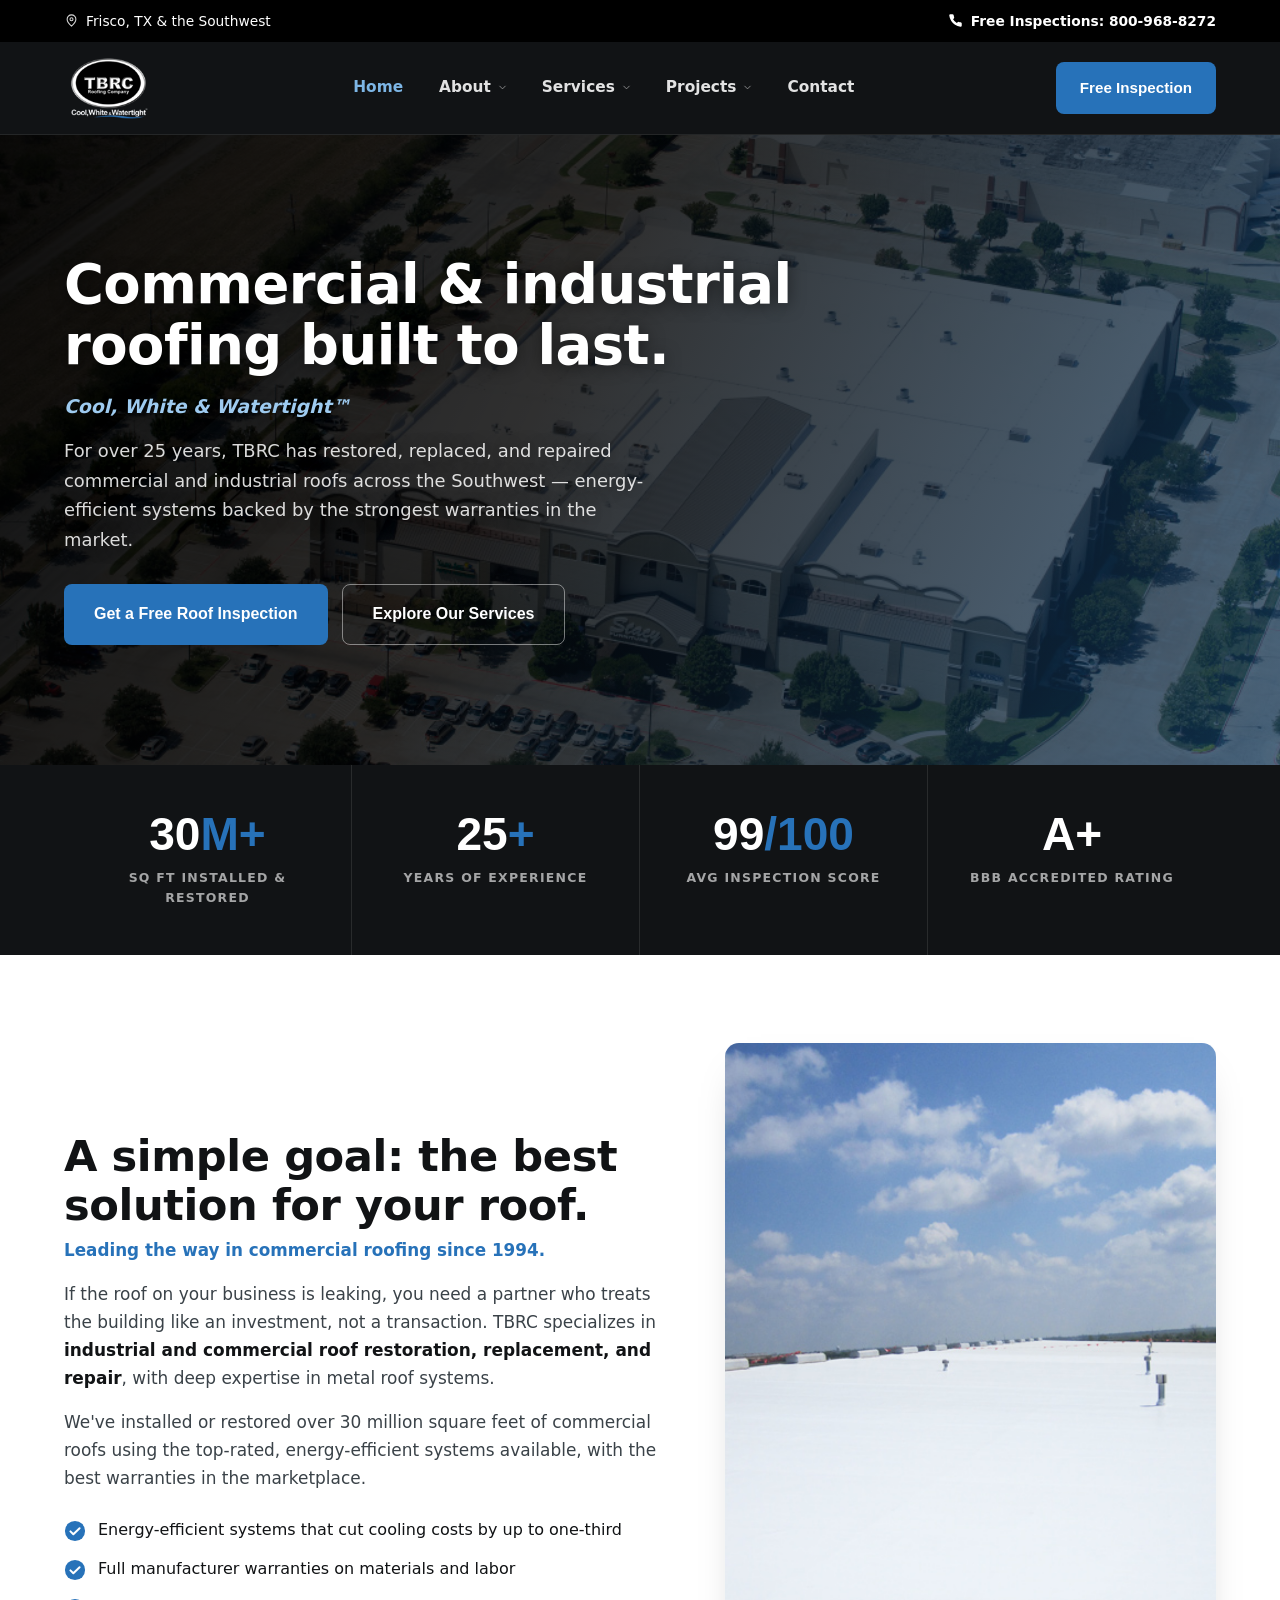
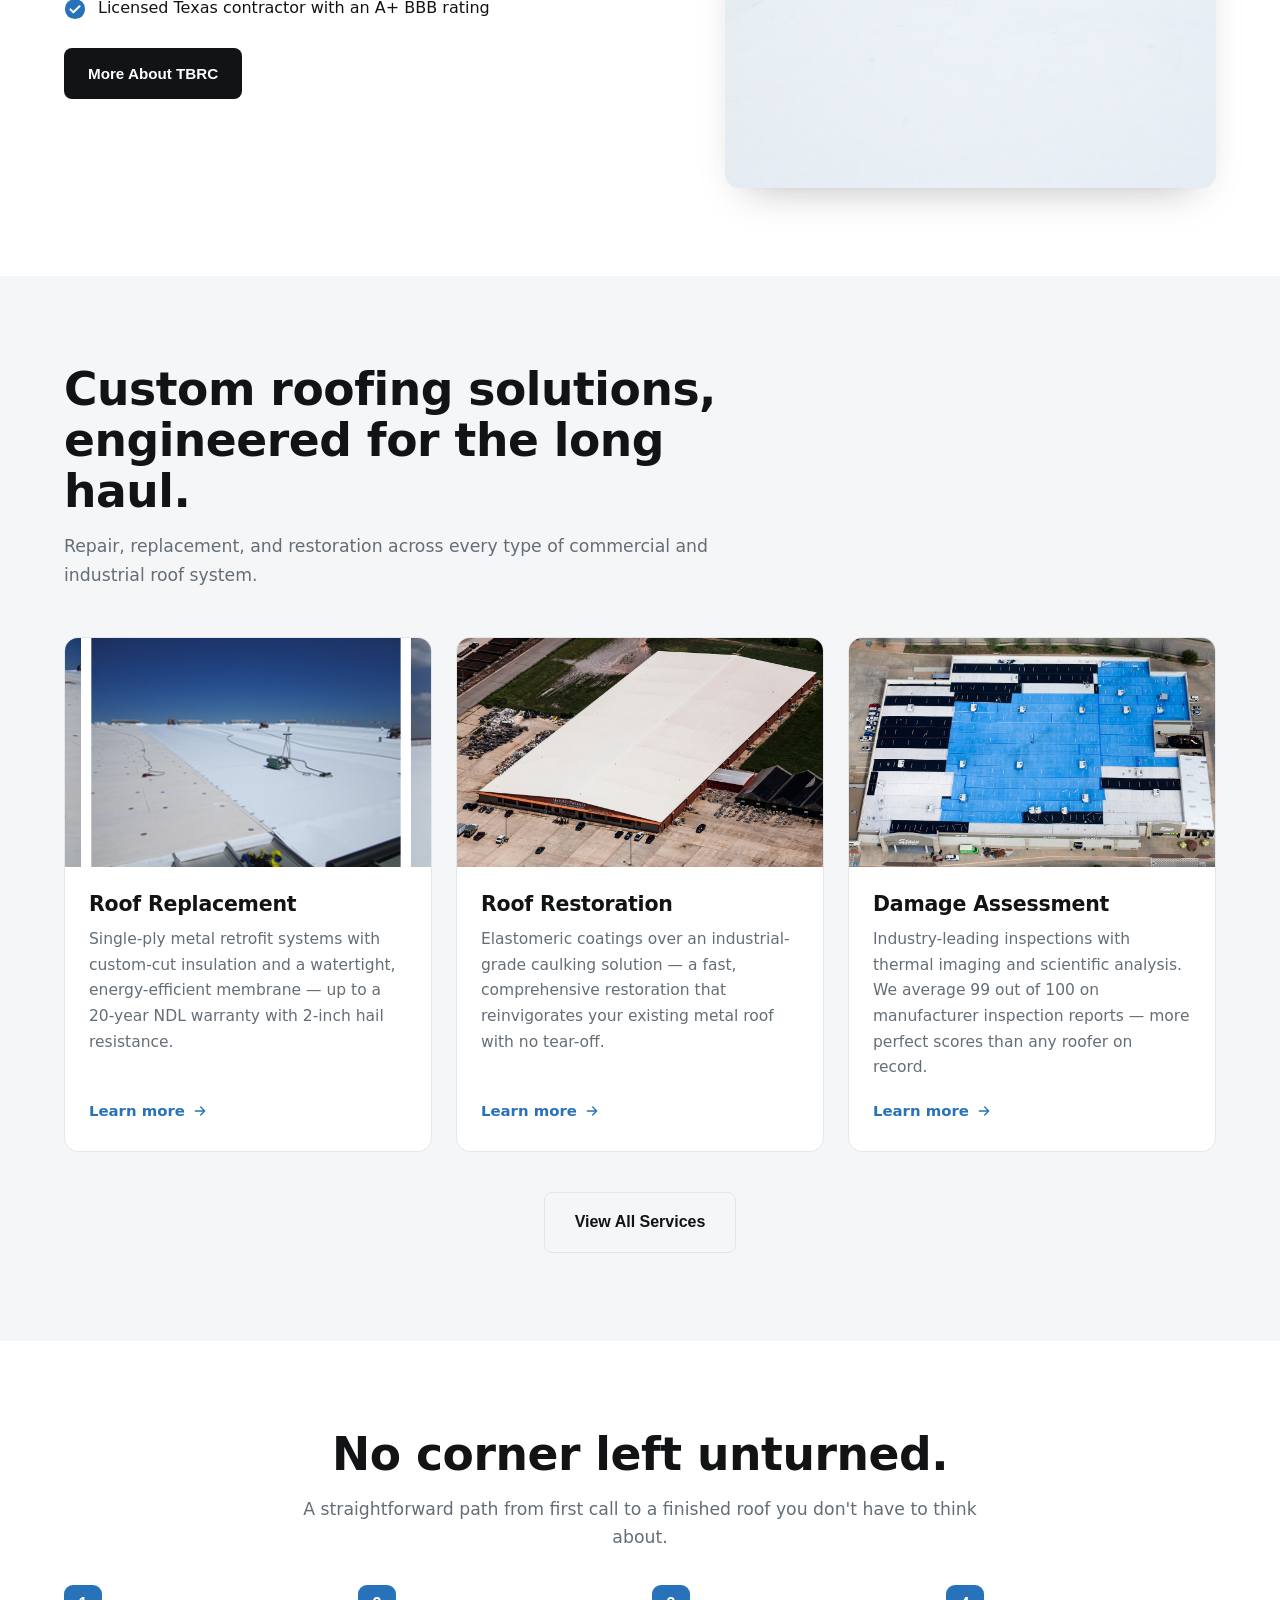
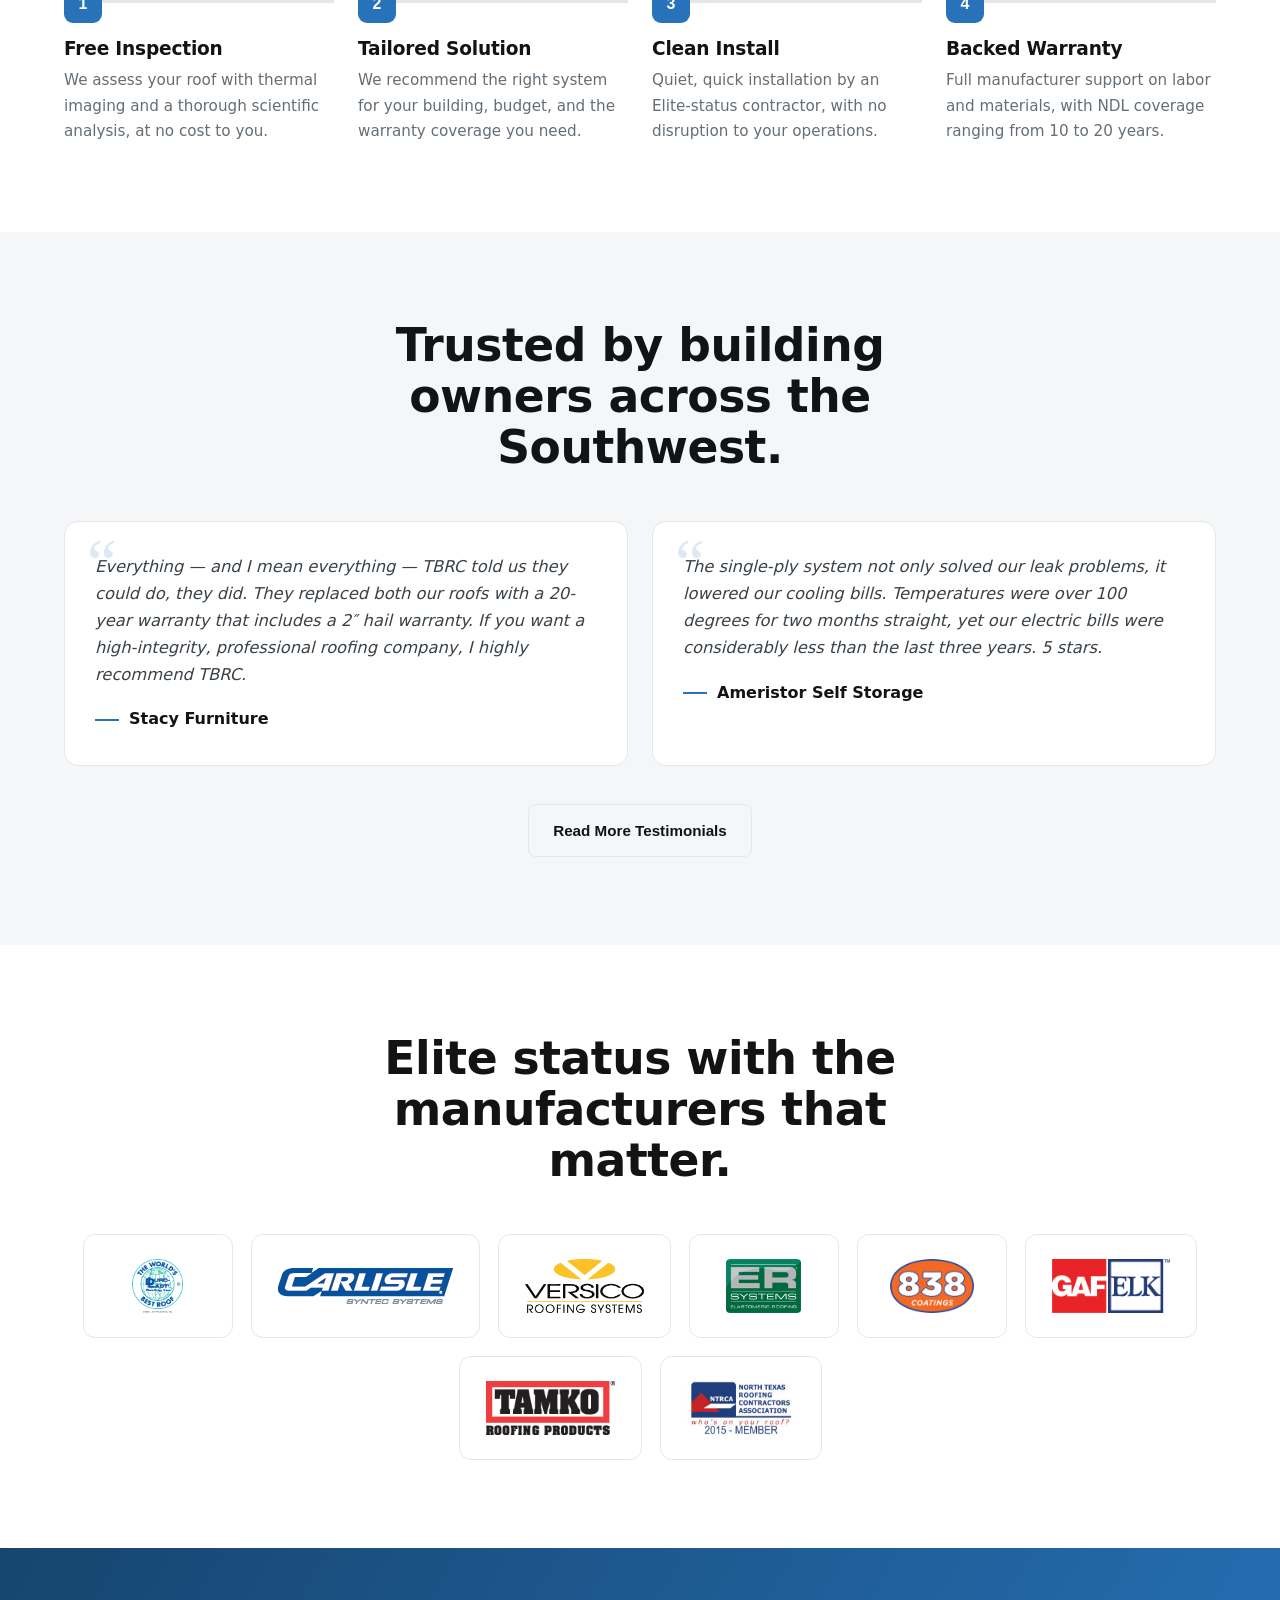
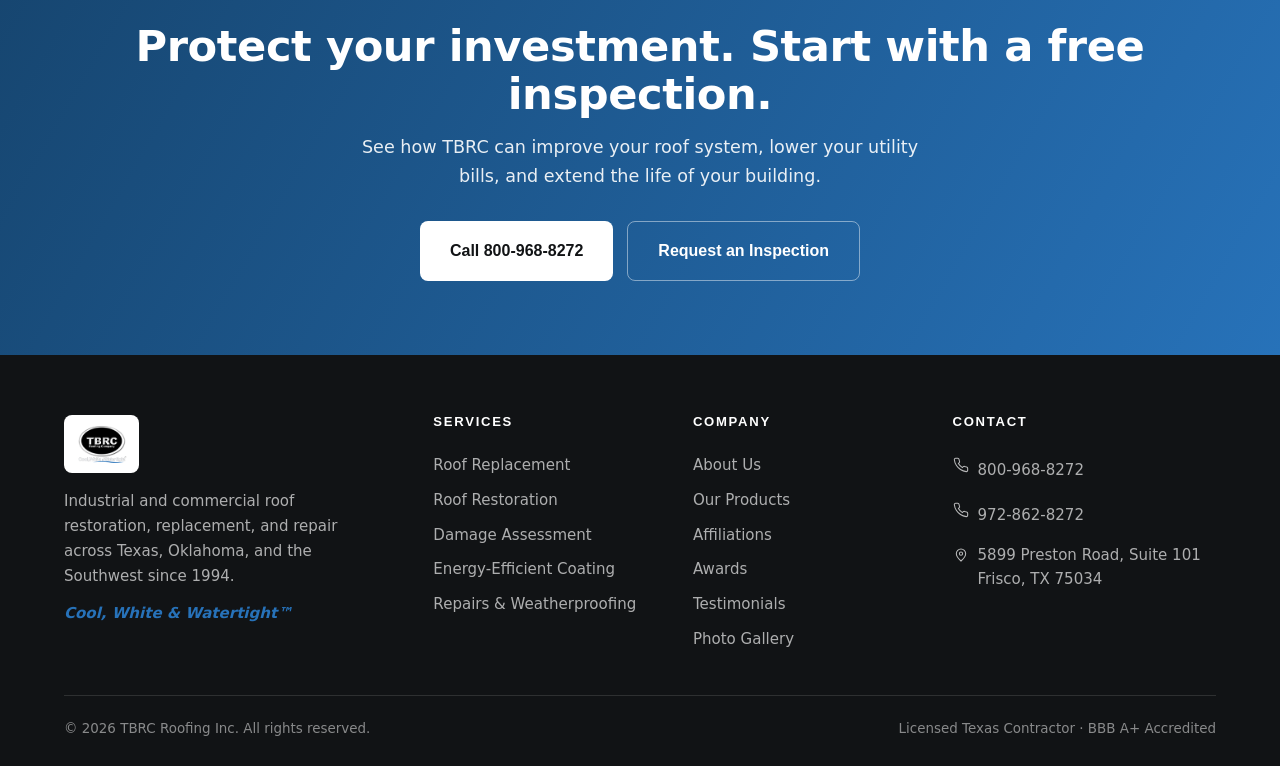
==== commit a9f07312: "mob fix 2" ====
--- a/index.html
+++ b/index.html
@@ -98,7 +98,7 @@
     <nav class="menu" id="menu" aria-label="Main">
       <div class="item"><a href="index.html" class="active">Home</a></div>
       <div class="item">
-        <a href="about.html">About <svg class="car" viewBox="0 0 24 24" fill="none"><path d="M6 9l6 6 6-6" stroke="currentColor" stroke-width="2" stroke-linecap="round"/></svg></a>
+        <a href="about.html" class="parent-link">About</a><button class="submenu-toggle" aria-label="Expand About menu" aria-expanded="false"><svg class="car" viewBox="0 0 24 24" fill="none"><path d="M6 9l6 6 6-6" stroke="currentColor" stroke-width="2" stroke-linecap="round"/></svg></button>
         <div class="dropdown">
           <a href="about.html">About TBRC</a>
           <a href="products.html">Our Products</a>
@@ -107,7 +107,7 @@
         </div>
       </div>
       <div class="item">
-        <a href="services.html">Services <svg class="car" viewBox="0 0 24 24" fill="none"><path d="M6 9l6 6 6-6" stroke="currentColor" stroke-width="2" stroke-linecap="round"/></svg></a>
+        <a href="services.html" class="parent-link">Services</a><button class="submenu-toggle" aria-label="Expand Services menu" aria-expanded="false"><svg class="car" viewBox="0 0 24 24" fill="none"><path d="M6 9l6 6 6-6" stroke="currentColor" stroke-width="2" stroke-linecap="round"/></svg></button>
         <div class="dropdown">
           <a href="services.html">All Services</a>
           <a href="damage-assessment.html">Damage Assessment</a>
@@ -116,7 +116,7 @@
         </div>
       </div>
       <div class="item">
-        <a href="projects.html">Projects <svg class="car" viewBox="0 0 24 24" fill="none"><path d="M6 9l6 6 6-6" stroke="currentColor" stroke-width="2" stroke-linecap="round"/></svg></a>
+        <a href="projects.html" class="parent-link">Projects</a><button class="submenu-toggle" aria-label="Expand Projects menu" aria-expanded="false"><svg class="car" viewBox="0 0 24 24" fill="none"><path d="M6 9l6 6 6-6" stroke="currentColor" stroke-width="2" stroke-linecap="round"/></svg></button>
         <div class="dropdown">
           <a href="projects.html">Project Overview</a>
           <a href="testimonials.html">Client Testimonials</a>
@@ -127,18 +127,7 @@
     </nav>
     <div class="nav-cta">
       <a class="btn btn-blue btn-text" href="free-inspection.html">Free Inspection</a>
-      <button class="hamburger" id="burger" aria-label="Toggle menu" aria-expanded="false">
-        <span class="bars"><span></span><span></span><span></span></span>
-        <svg class="tools" viewBox="0 0 32 32" fill="none" aria-hidden="true">
-          <!-- WRENCH (bottom-left to top-right) -->
-          <path d="M19.8 8.3a4.6 4.6 0 0 0 5.6 5.6l-3 .8-.8 3.0-3.0.8a4.6 4.6 0 0 1-5.6-5.6l3 .8 .8-3.0 3.0-.8z" fill="#fff"/>
-          <rect x="6.0" y="20.4" width="11.5" height="3.4" rx="1.7" transform="rotate(-45 6.0 20.4)" fill="#fff"/>
-          <!-- HAMMER (top-left to bottom-right) -->
-          <path d="M9.0 8.6l3.6-3.6 4.4 4.4-3.6 3.6-1.5-1.5-7.0 7.0a1.6 1.6 0 0 0 0 2.3l.0 .0a1.6 1.6 0 0 0 2.3 0l7.0-7.0z" fill="#fff" opacity="0"/>
-          <path d="M10.2 5.2l5.0 5.0-2.0 2.0-5.0-5.0z" fill="#fff"/>
-          <rect x="11.3" y="12.2" width="3.4" height="13.5" rx="1.7" transform="rotate(-45 11.3 12.2)" fill="#fff"/>
-        </svg>
-      </button>
+      <button class="hamburger" id="burger" aria-label="Toggle menu" aria-expanded="false"><span class="bars"><span></span><span></span><span></span></span></button>
     </div>
   </div>
 </header>
--- a/css/style.css
+++ b/css/style.css
@@ -53,15 +53,17 @@
 .brand{display:flex;align-items:center;gap:14px}
 .brand img{height:74px;width:auto}
 .menu{display:flex;align-items:center;gap:4px}
-.menu .item{position:relative}
+.menu .item{position:relative;display:flex;align-items:center}
 .menu .item>a{
   display:inline-flex;align-items:center;gap:5px;padding:12px 16px;font-weight:600;
   font-size:.96rem;color:rgba(255,255,255,.88);border-radius:7px;transition:color .18s,background .18s;
 }
-.menu .item>a .car{width:11px;height:11px;opacity:.6;transition:transform .2s}
-.menu .item:hover>a{color:#fff;background:rgba(255,255,255,.08)}
-.menu .item:hover>a .car{transform:rotate(180deg)}
-.menu .item>a.active{color:#7db6e6}
+/* desktop: the separate toggle button shows the caret inline, no extra click needed (hover opens) */
+.submenu-toggle{display:inline-flex;align-items:center;background:none;border:0;cursor:pointer;padding:12px 14px 12px 0;margin-left:-10px;color:rgba(255,255,255,.88)}
+.submenu-toggle .car{width:11px;height:11px;opacity:.6;transition:transform .2s}
+.menu .item:hover>a,.menu .item:hover>.parent-link{color:#fff;background:rgba(255,255,255,.08)}
+.menu .item:hover .submenu-toggle .car{transform:rotate(180deg)}
+.menu .item>a.active,.menu .item>.parent-link.active{color:#7db6e6}
 .dropdown{
   position:absolute;top:calc(100% + 6px);left:0;min-width:248px;background:#fff;
   border:1px solid var(--line);border-radius:12px;box-shadow:var(--shadow);padding:8px;
@@ -88,9 +90,11 @@
 .btn-ghost-light:hover{border-color:#fff;background:rgba(255,255,255,.1)}
 .btn-lg{padding:16px 30px;font-size:1rem}
 .hamburger{display:none;position:relative;width:42px;height:42px;background:none;border:0;cursor:pointer;padding:0;align-items:center;justify-content:center}
-.hamburger .bars{display:flex;flex-direction:column;gap:5px;transition:opacity .25s,transform .25s}
-.hamburger .bars span{width:26px;height:2.6px;background:#fff;border-radius:2px;display:block}
-.hamburger .tools{position:absolute;width:30px;height:30px;opacity:0;transform:rotate(-90deg) scale(.6);transition:opacity .3s ease,transform .35s cubic-bezier(.34,1.56,.64,1);pointer-events:none}
+.hamburger .bars{position:relative;width:26px;height:18px}
+.hamburger .bars span{position:absolute;left:0;width:26px;height:2.6px;background:#fff;border-radius:2px;transition:transform .3s ease,opacity .2s ease;transform-origin:center}
+.hamburger .bars span:nth-child(1){top:0}
+.hamburger .bars span:nth-child(2){top:7.7px}
+.hamburger .bars span:nth-child(3){top:15.4px}
 
 /* mobile nav */
 @media(max-width:980px){
@@ -101,17 +105,28 @@
     transition:transform .35s;box-shadow:-20px 0 60px rgba(0,0,0,.4);overflow-y:auto;z-index:70;
   }
   .menu.open{transform:none}
-  .menu .item>a{padding:14px 16px;font-size:1.05rem;border-radius:9px}
-  .menu .item>a .car{margin-left:auto}
-  .dropdown{position:static;opacity:1;visibility:visible;transform:none;box-shadow:none;border:0;background:transparent;
-    border-left:2px solid rgba(255,255,255,.18);border-radius:0;margin:2px 0 6px 16px;padding:2px 0;max-height:0;overflow:hidden;transition:max-height .3s}
-  .dropdown a{color:rgba(255,255,255,.75)}
-  .dropdown a:hover{background:rgba(255,255,255,.08);color:#fff}
-  .menu .item.expanded .dropdown{max-height:400px}
+  /* each item is a row: link (flex-grows) + a clearly separated toggle on the right */
+  .menu .item{display:flex;flex-wrap:wrap;align-items:stretch}
+  .menu .item>a,.menu .item>.parent-link{flex:1;padding:15px 16px;font-size:1.08rem;border-radius:9px;display:flex;align-items:center}
+  /* toggle: its own wide tap target, visually divided from the label */
+  .submenu-toggle{
+    flex:0 0 auto;width:58px;margin:0;padding:0;display:flex;align-items:center;justify-content:center;
+    border-left:1px solid rgba(255,255,255,.14);border-radius:0;color:#fff;
+  }
+  .submenu-toggle .car{width:16px;height:16px;opacity:.85;transition:transform .3s}
+  .menu .item.expanded .submenu-toggle .car{transform:rotate(180deg)}
+  .menu .item.expanded .submenu-toggle{background:rgba(255,255,255,.06)}
+  /* dropdown spans full width below the row */
+  .dropdown{flex-basis:100%;position:static;opacity:1;visibility:visible;transform:none;box-shadow:none;border:0;background:transparent;
+    border-left:2px solid rgba(39,114,185,.5);border-radius:0;margin:2px 0 8px 18px;padding:0;max-height:0;overflow:hidden;transition:max-height .3s ease}
+  .dropdown a{color:rgba(255,255,255,.72);padding:13px 16px;font-size:1rem}
+  .dropdown a:hover,.dropdown a:active{background:rgba(255,255,255,.08);color:#fff}
+  .menu .item.expanded .dropdown{max-height:420px}
   .menu .item:hover .dropdown{opacity:1;visibility:visible}
   .hamburger{display:flex;z-index:80}
-  .hamburger.open .bars{opacity:0;transform:scale(.5)}
-  .hamburger.open .tools{opacity:1;transform:rotate(0) scale(1)}
+  .hamburger.open .bars span:nth-child(1){top:7.7px;transform:rotate(45deg)}
+  .hamburger.open .bars span:nth-child(2){opacity:0}
+  .hamburger.open .bars span:nth-child(3){top:7.7px;transform:rotate(-45deg)}
   .nav-backdrop{position:fixed;inset:0;background:rgba(0,0,0,.45);opacity:0;visibility:hidden;transition:.3s;z-index:55}
   .nav-backdrop.open{opacity:1;visibility:visible}
 }
